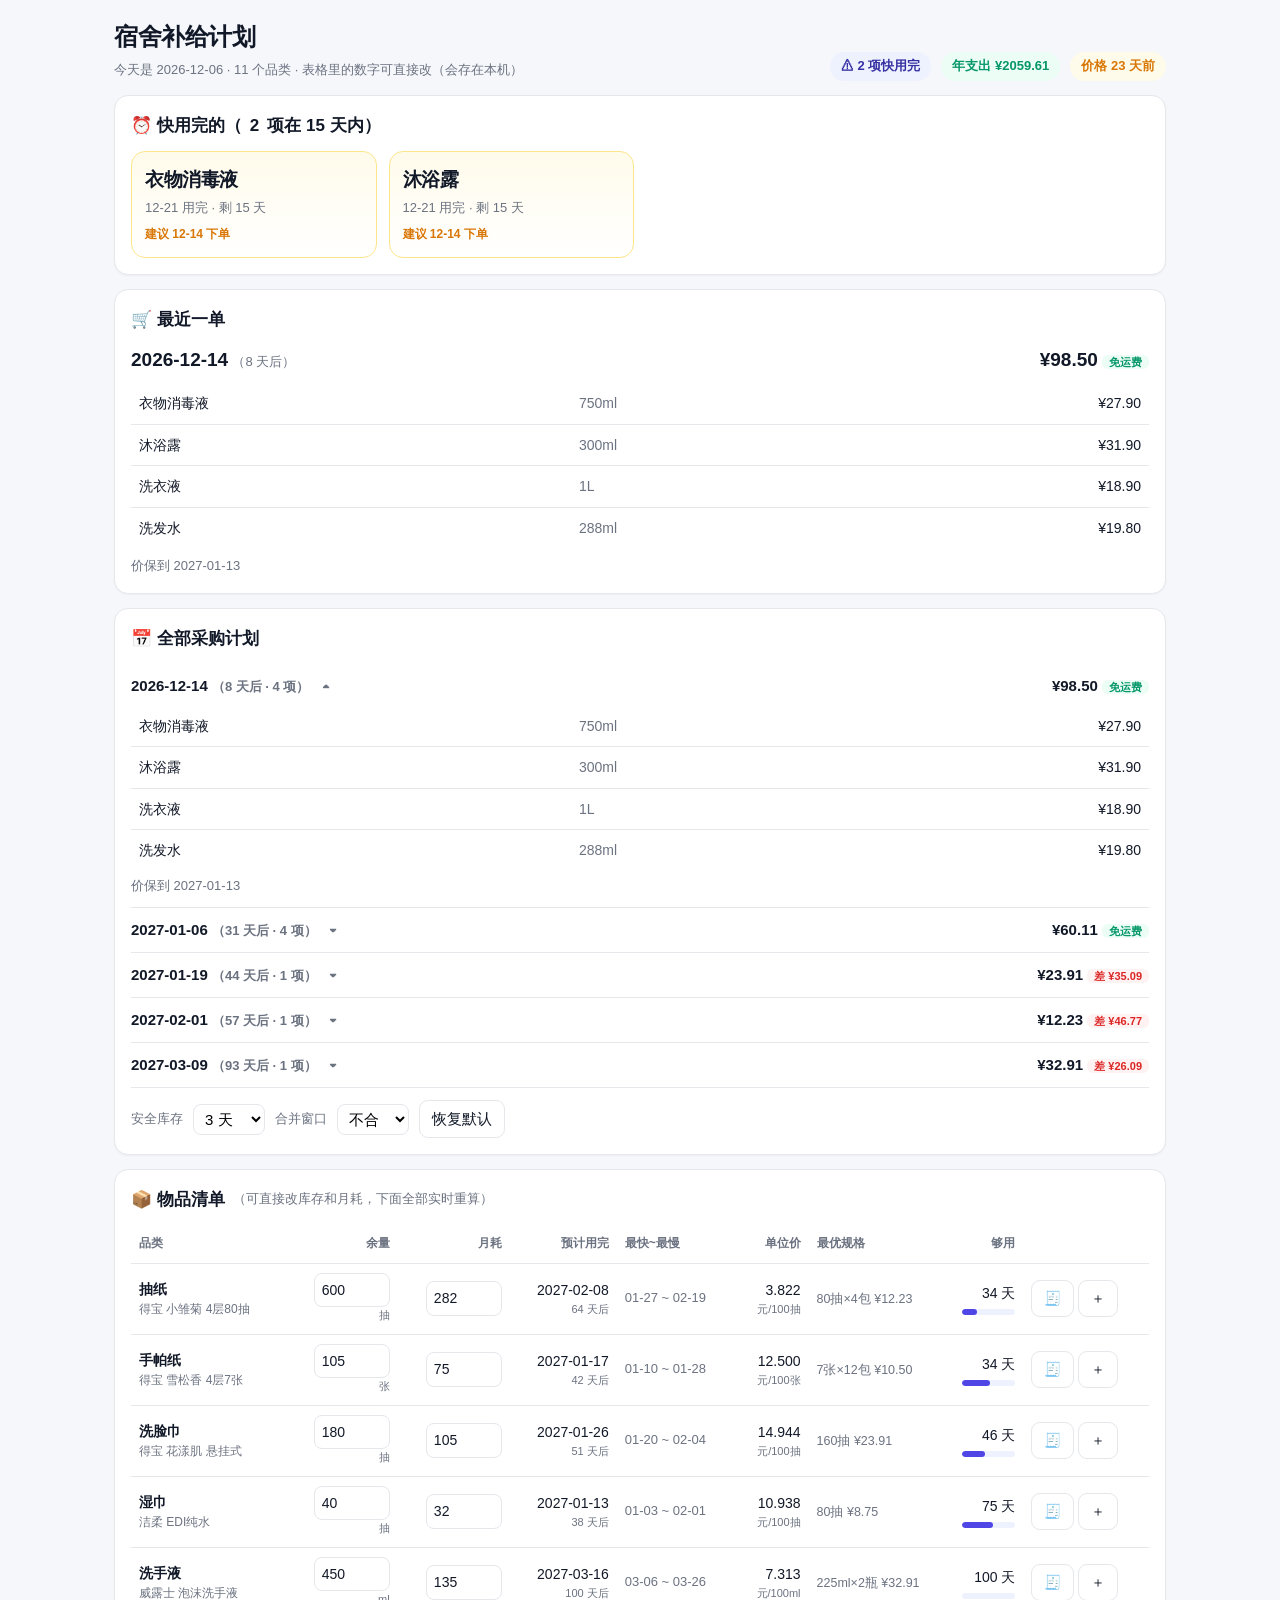
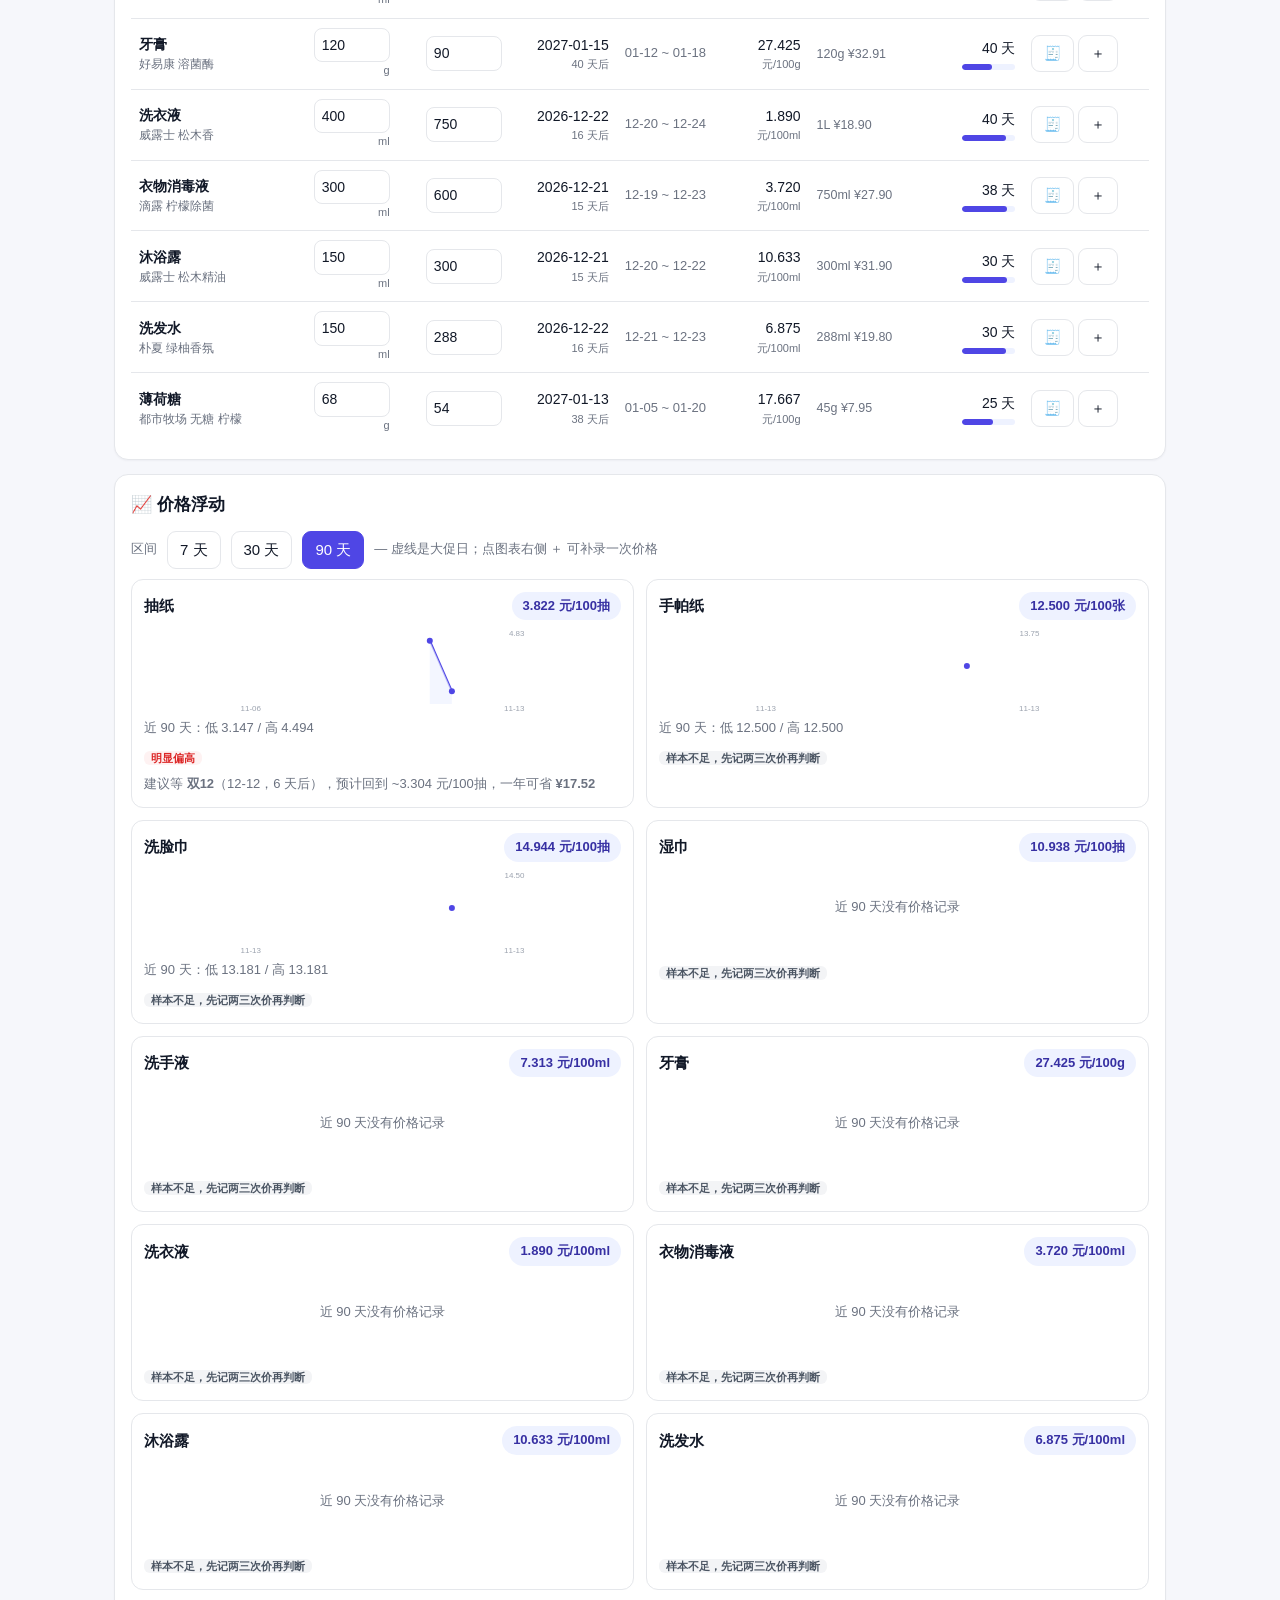
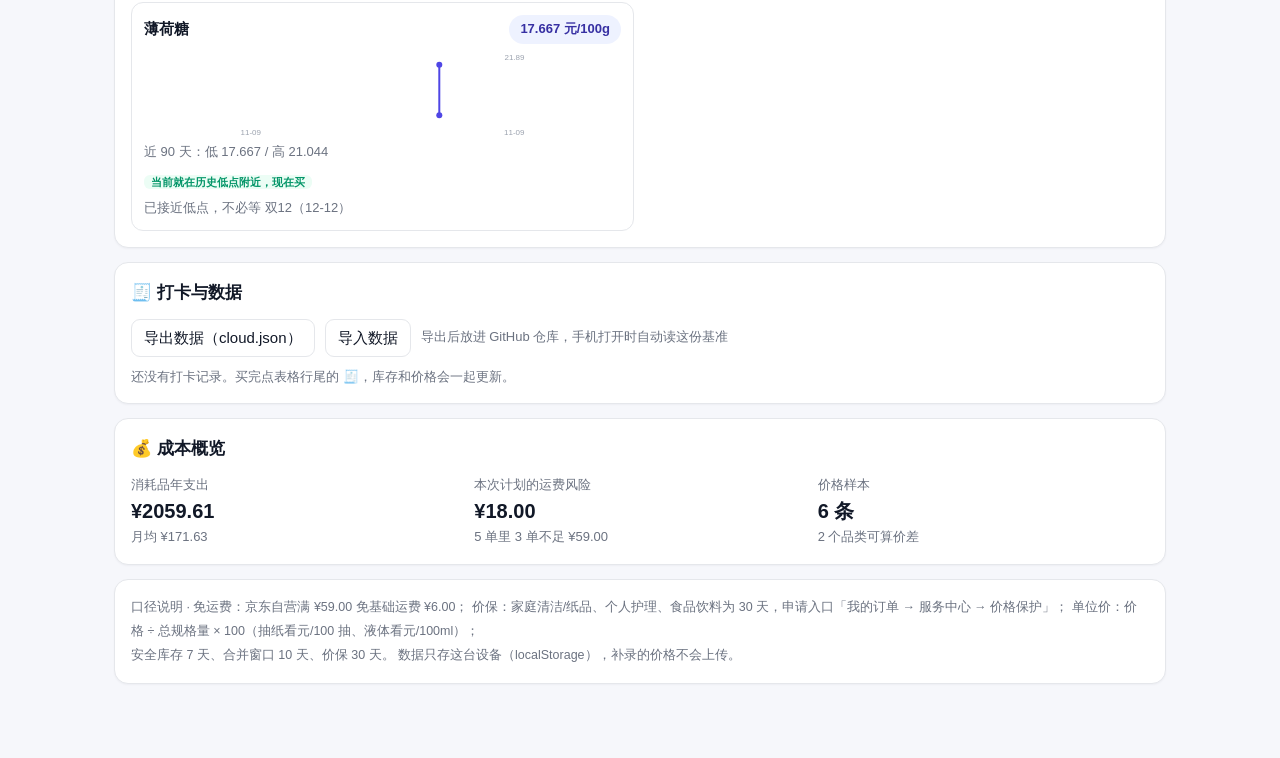
==== index.html @ 463d6998 "feat: 宿舍补给计划网站（预计用完日 + 合并下单 + 价格台账 + 打卡）" ====
<!doctype html>
<html lang="zh-CN">
<head>
<meta charset="utf-8">
<meta name="viewport" content="width=device-width,initial-scale=1">
<title>宿舍补给计划</title>
<style>
:root{
  --c:#4f46e5; --c2:#eef2ff; --ink:#111827; --muted:#6b7280; --line:#e5e7eb;
  --bg:#f6f7fb; --card:#fff; --ok:#059669; --okbg:#ecfdf5;
  --warn:#d97706; --warnbg:#fffbeb; --bad:#dc2626; --badbg:#fef2f2;
  --r:14px;
}
*{box-sizing:border-box}
html{-webkit-text-size-adjust:100%}
body{margin:0;background:var(--bg);color:var(--ink);
  font:15px/1.6 -apple-system,BlinkMacSystemFont,"Segoe UI","PingFang SC","Microsoft YaHei",sans-serif}
.wrap{max-width:1080px;margin:0 auto;padding:18px 14px 60px}
h1{font-size:24px;margin:0 0 4px;letter-spacing:-.02em}
h2{font-size:17px;margin:0 0 12px;display:flex;align-items:center;gap:8px}
.sub{color:var(--muted);font-size:13px}
.card{background:var(--card);border:1px solid var(--line);border-radius:var(--r);
  padding:16px;margin:14px 0;box-shadow:0 1px 2px rgba(16,24,40,.04)}
.row{display:flex;gap:10px;flex-wrap:wrap;align-items:center}
.chip{display:inline-flex;align-items:center;gap:6px;background:var(--c2);color:#3730a3;
  border-radius:999px;padding:4px 11px;font-size:13px;font-weight:600}
.chip.g{background:var(--okbg);color:var(--ok)}
.chip.w{background:var(--warnbg);color:var(--warn)}
.chip.b{background:var(--badbg);color:var(--bad)}
.grid{display:grid;gap:12px}
.g4{grid-template-columns:repeat(4,1fr)}
.g3{grid-template-columns:repeat(3,1fr)}
.g2{grid-template-columns:repeat(2,1fr)}
@media(max-width:760px){.g4{grid-template-columns:repeat(2,1fr)}.g3,.g2{grid-template-columns:1fr}}
.alarm{border:1px solid #fde68a;background:linear-gradient(180deg,#fffbeb,#fff);border-radius:var(--r);padding:13px}
.alarm .d{font-size:19px;font-weight:800;letter-spacing:-.02em}
.alarm .n{font-size:13px;color:var(--muted);margin-top:2px}
.alarm .left{font-size:12px;font-weight:700;color:var(--warn);margin-top:6px}
table{width:100%;border-collapse:collapse;font-size:14px}
th,td{padding:9px 8px;border-bottom:1px solid var(--line);text-align:left;vertical-align:middle}
th{font-size:12px;color:var(--muted);font-weight:600;white-space:nowrap}
tr:last-child td{border-bottom:none}
td.num,th.num{text-align:right;white-space:nowrap}
.scroll{overflow-x:auto;-webkit-overflow-scrolling:touch}
input[type=number]{width:76px;padding:5px 7px;border:1px solid var(--line);border-radius:8px;
  font:inherit;font-size:14px;background:#fff;color:var(--ink)}
input[type=number]:focus{outline:2px solid #c7d2fe;border-color:var(--c)}
select{padding:5px 7px;border:1px solid var(--line);border-radius:8px;font:inherit;background:#fff}
button{font:inherit;border-radius:9px;border:1px solid var(--line);background:#fff;
  color:var(--ink);padding:6px 12px;cursor:pointer}
button.on{background:var(--c);border-color:var(--c);color:#fff}
button.ghost{background:transparent}
.muted{color:var(--muted)}
.mono{font-variant-numeric:tabular-nums}
.tag{font-size:11px;padding:1px 7px;border-radius:6px;background:#f3f4f6;color:#4b5563;font-weight:600}
.tag.ok{background:var(--okbg);color:var(--ok)}
.tag.bad{background:var(--badbg);color:var(--bad)}
.tag.warn{background:var(--warnbg);color:var(--warn)}
svg{display:block;max-width:100%}
.hbar{height:6px;border-radius:999px;background:#eef2ff;overflow:hidden}
.hbar>i{display:block;height:100%;background:var(--c);border-radius:999px}
details summary{cursor:pointer;font-weight:600;list-style:none}
details summary::-webkit-details-marker{display:none}
details summary:after{content:"▾";margin-left:8px;color:var(--muted)}
details[open] summary:after{content:"▴"}
.foot{color:var(--muted);font-size:12.5px;line-height:1.9}
.kv{display:flex;justify-content:space-between;gap:10px;padding:4px 0;font-size:14px}
.kv b{font-variant-numeric:tabular-nums}
.sheet{position:fixed;inset:0;background:rgba(17,24,39,.45);display:flex;align-items:center;
  justify-content:center;padding:16px;z-index:50}
.sheet[hidden]{display:none}
.sheet-box{background:#fff;border-radius:16px;padding:18px;width:100%;max-width:420px;
  box-shadow:0 20px 50px rgba(16,24,40,.25)}
.toast{position:fixed;left:50%;bottom:22px;transform:translateX(-50%);background:#111827;color:#fff;
  padding:9px 16px;border-radius:999px;font-size:13.5px;opacity:0;transition:.25s;
  z-index:60;pointer-events:none;white-space:nowrap}
.toast.on{opacity:1}
.logline{display:flex;justify-content:space-between;gap:8px;padding:6px 0;
  border-bottom:1px dashed var(--line);font-size:13.5px}
.logline:last-child{border-bottom:none}
</style>
</head>
<body>
<div class="wrap">
  <div class="row" style="justify-content:space-between;align-items:flex-end">
    <div>
      <h1>宿舍补给计划</h1>
      <div class="sub" id="sub"></div>
    </div>
    <div class="row" id="head-chips"></div>
  </div>

  <div class="card">
    <h2>⏰ 快用完的（<span id="alert-n">0</span> 项在 15 天内）</h2>
    <div class="grid g4" id="alerts"></div>
    <div class="sub" id="alert-empty" style="display:none">15 天内没有会用完的东西，安心。</div>
  </div>

  <div class="card" id="next-card">
    <h2>🛒 最近一单</h2>
    <div id="next"></div>
  </div>

  <div class="card">
    <h2>📅 全部采购计划</h2>
    <div id="orders"></div>
    <div class="row" style="margin-top:12px">
      <span class="sub">安全库存</span>
      <select id="safety">
        <option value="3">3 天</option><option value="7">7 天</option>
        <option value="14">14 天</option><option value="21">21 天</option>
      </select>
      <span class="sub">合并窗口</span>
      <select id="merge">
        <option value="0">不合</option><option value="5">5 天</option>
        <option value="10">10 天</option><option value="20">20 天</option>
      </select>
      <button class="ghost" id="reset">恢复默认</button>
    </div>
  </div>

  <div class="card">
    <h2>📦 物品清单 <span class="sub" style="font-weight:400">（可直接改库存和月耗，下面全部实时重算）</span></h2>
    <div class="scroll">
      <table id="tbl">
        <thead><tr>
          <th>品类</th><th class="num">余量</th><th class="num">月耗</th>
          <th class="num">预计用完</th><th>最快~最慢</th><th class="num">单位价</th>
          <th>最优规格</th><th class="num">够用</th><th></th>
        </tr></thead>
        <tbody></tbody>
      </table>
    </div>
  </div>

  <div class="card">
    <h2>📈 价格浮动</h2>
    <div class="row" style="margin-bottom:10px">
      <span class="sub">区间</span>
      <button data-r="7">7 天</button>
      <button data-r="30">30 天</button>
      <button data-r="90" class="on">90 天</button>
      <span class="sub">— 虚线是大促日；点图表右侧 ＋ 可补录一次价格</span>
    </div>
    <div class="grid g2" id="charts"></div>
  </div>

  <div class="card">
    <h2>🧾 打卡与数据</h2>
    <div class="row">
      <button id="exp">导出数据（cloud.json）</button>
      <button id="impbtn">导入数据</button>
      <input type="file" id="imp" accept="application/json,.json" hidden>
      <span class="sub">导出后放进 GitHub 仓库，手机打开时自动读这份基准</span>
    </div>
    <div id="loglist" style="margin-top:10px"></div>
  </div>

  <div class="card">
    <h2>💰 成本概览</h2>
    <div class="grid g3" id="cost"></div>
  </div>

  <div class="card foot" id="foot"></div>
</div>

<div class="sheet" id="sheet" hidden>
  <div class="sheet-box">
    <div class="row" style="justify-content:space-between">
      <b id="sh-title">打卡</b>
      <button class="ghost" id="sh-x" style="padding:2px 9px">✕</button>
    </div>
    <div class="sub" id="sh-sub" style="margin-top:4px"></div>
    <div class="row" style="margin-top:12px">
      <label class="sub" style="width:34px">件数</label>
      <input type="number" id="sh-qty" value="1" min="1" step="1" style="width:74px">
      <label class="sub">实付总价</label>
      <input type="number" id="sh-price" step="0.01" min="0" style="width:104px">
    </div>
    <div class="sub" id="sh-calc" style="margin-top:9px"></div>
    <div class="row" style="margin-top:14px">
      <button id="sh-ok" style="background:var(--c);color:#fff;border-color:var(--c)">记录这次购买</button>
      <button class="ghost" id="sh-cancel">取消</button>
    </div>
  </div>
</div>
<div class="toast" id="toast"></div>

<script>
const DATA = {"updated": "2026-11-21", "settings": {"safetyDays": 7, "freeShip": 59, "mergeWindow": 10, "protectDays": 30}, "milestones": [{"name": "双12", "d": "2026-12-12"}, {"name": "年货节", "d": "2027-01-15"}, {"name": "38节", "d": "2027-03-08"}, {"name": "618", "d": "2027-06-18"}, {"name": "双11", "d": "2027-11-11"}], "items": [{"cat": "抽纸", "name": "得宝 小雏菊 4层80抽", "unit": "抽", "stock": 600.0, "rate": 282.0, "rateFast": 343.0, "rateSlow": 240.0, "offers": [{"name": "得宝 小雏菊 4层80抽", "spec": "80抽×4包", "total": 320.0, "unit": "抽", "price": 12.23}, {"name": "得宝 小雏菊 4层80抽", "spec": "80抽×8包", "total": 640.0, "unit": "抽", "price": 26.73}], "hist": [{"d": "2026-11-06", "raw": 14.38, "per100": 4.4938, "total": 320.0}, {"d": "2026-11-13", "raw": 10.07, "per100": 3.1469, "total": 320.0}], "lastLow": 3.1469}, {"cat": "手帕纸", "name": "得宝 雪松香 4层7张", "unit": "张", "stock": 105.0, "rate": 75.0, "rateFast": 90.0, "rateSlow": 60.0, "offers": [{"name": "得宝 雪松香 4层7张", "spec": "7张×12包", "total": 84.0, "unit": "张", "price": 10.5}], "hist": [{"d": "2026-11-13", "raw": 10.5, "per100": 12.5, "total": 84.0}], "lastLow": 12.5}, {"cat": "洗脸巾", "name": "得宝 花漾肌 悬挂式", "unit": "抽", "stock": 180.0, "rate": 105.0, "rateFast": 120.0, "rateSlow": 90.0, "offers": [{"name": "得宝 花漾肌 悬挂式", "spec": "160抽", "total": 160.0, "unit": "抽", "price": 23.91}, {"name": "得宝 花漾肌 乳霜柔巾", "spec": "70抽×1包", "total": 70.0, "unit": "抽", "price": 22.4}], "hist": [{"d": "2026-11-13", "raw": 21.09, "per100": 13.1813, "total": 160.0}], "lastLow": 13.1813}, {"cat": "湿巾", "name": "洁柔 EDI纯水", "unit": "抽", "stock": 40.0, "rate": 32.0, "rateFast": 43.0, "rateSlow": 21.0, "offers": [{"name": "洁柔 EDI纯水", "spec": "80抽", "total": 80.0, "unit": "抽", "price": 8.75}], "hist": [], "lastLow": null}, {"cat": "洗手液", "name": "威露士 泡沫洗手液", "unit": "ml", "stock": 450.0, "rate": 135.0, "rateFast": 150.0, "rateSlow": 123.0, "offers": [{"name": "威露士 泡沫洗手液", "spec": "225ml×2瓶", "total": 450.0, "unit": "ml", "price": 32.91}], "hist": [], "lastLow": null}, {"cat": "牙膏", "name": "好易康 溶菌酶", "unit": "g", "stock": 120.0, "rate": 90.0, "rateFast": 98.0, "rateSlow": 83.0, "offers": [{"name": "好易康 溶菌酶", "spec": "120g", "total": 120.0, "unit": "g", "price": 32.91}], "hist": [], "lastLow": null}, {"cat": "洗衣液", "name": "威露士 松木香", "unit": "ml", "stock": 400.0, "rate": 750.0, "rateFast": 857.0, "rateSlow": 667.0, "offers": [{"name": "威露士 松木香", "spec": "1L", "total": 1000.0, "unit": "ml", "price": 18.9}], "hist": [], "lastLow": null}, {"cat": "衣物消毒液", "name": "滴露 柠檬除菌", "unit": "ml", "stock": 300.0, "rate": 600.0, "rateFast": 667.0, "rateSlow": 545.0, "offers": [{"name": "滴露 柠檬除菌", "spec": "750ml", "total": 750.0, "unit": "ml", "price": 27.9}], "hist": [], "lastLow": null}, {"cat": "沐浴露", "name": "威露士 松木精油", "unit": "ml", "stock": 150.0, "rate": 300.0, "rateFast": 321.0, "rateSlow": 281.0, "offers": [{"name": "威露士 松木精油", "spec": "300ml", "total": 300.0, "unit": "ml", "price": 31.9}], "hist": [], "lastLow": null}, {"cat": "洗发水", "name": "朴夏 绿柚香氛", "unit": "ml", "stock": 150.0, "rate": 288.0, "rateFast": 309.0, "rateSlow": 270.0, "offers": [{"name": "朴夏 绿柚香氛", "spec": "288ml", "total": 288.0, "unit": "ml", "price": 19.8}], "hist": [], "lastLow": null}, {"cat": "薄荷糖", "name": "都市牧场 无糖 柠檬", "unit": "g", "stock": 68.0, "rate": 54.0, "rateFast": 68.0, "rateSlow": 45.0, "offers": [{"name": "都市牧场 无糖 柠檬", "spec": "45g", "total": 45.0, "unit": "g", "price": 7.95}, {"name": "都市牧场 无糖 青橘", "spec": "45g", "total": 45.0, "unit": "g", "price": 9.47}], "hist": [{"d": "2026-11-09", "raw": 9.47, "per100": 21.0444, "total": 45.0}, {"d": "2026-11-09", "raw": 7.95, "per100": 17.6667, "total": 45.0}], "lastLow": 17.6667}]};
const S = DATA.settings;
const LS_KEY = "supply_extra_prices_v1";
const LS_OVR = "supply_overrides_v1";
/* 关键：用「打开页面的当天」算，而不是生成文件的日期 —— 否则过几天看就全是错的 */
const NOW = new Date();
const TODAY = new Date(NOW.getFullYear(), NOW.getMonth(), NOW.getDate());

/* ---------- 日期工具 ---------- */
const iso = d => d.getFullYear() + "-" + String(d.getMonth()+1).padStart(2,"0")
              + "-" + String(d.getDate()).padStart(2,"0");
const parseD = s => new Date(s + "T00:00:00");
const addD = (d,n) => { const x=new Date(d); x.setDate(x.getDate()+n); return x; };
const diffD = (a,b) => Math.round((b-a)/86400000);
const md = s => s.slice(5);
const money = n => "¥" + (Math.round(n*100)/100).toFixed(2);

/* ---------- 额外补录的价格（存本地） ---------- */
let EXTRA = {};
try { EXTRA = JSON.parse(localStorage.getItem(LS_KEY) || "{}"); } catch(e){ EXTRA = {}; }
function saveExtra(){ try{ localStorage.setItem(LS_KEY, JSON.stringify(EXTRA)); }catch(e){} }

/* 库存/月耗的人工调整也存本地，刷新、明天再打开都还在 */
let OVR = {};
try { OVR = JSON.parse(localStorage.getItem(LS_OVR) || "{}"); } catch(e){ OVR = {}; }
function saveOvr(){ try{ localStorage.setItem(LS_OVR, JSON.stringify(OVR)); }catch(e){} }

/* 打卡记录：买了什么、几件、多少钱 */
const LS_LOG = "supply_log_v1";
let LOG = [];
try { LOG = JSON.parse(localStorage.getItem(LS_LOG) || "[]"); } catch(e){ LOG = []; }
function saveLog(){ try{ localStorage.setItem(LS_LOG, JSON.stringify(LOG)); }catch(e){} }
DATA.items.forEach(it => {
  const o = OVR[it.cat];
  if (!o) return;
  if (typeof o.stock === "number") it.stock = o.stock;
  if (typeof o.rate === "number") it.rate = o.rate;
});

/* ---------- 状态 ---------- */
let ST = { safety: S.safetyDays, merge: S.mergeWindow, range: 90 };

/* ---------- 计算 ---------- */
function calcItem(it, safety){
  const perDay = it.rate / 30;
  const pFast = it.rateFast / 30, pSlow = it.rateSlow / 30;
  const dLeft = perDay > 0 ? it.stock / perDay : 1e9;
  const dEarly = pFast > 0 ? it.stock / pFast : 1e9;
  const dLate = pSlow > 0 ? it.stock / pSlow : 1e9;
  const best = it.offers[0] || null;
  const per100 = best ? best.price / best.total * 100 : null;
  const cover = best && perDay > 0 ? best.total / perDay : 1e9;
  const restockIn = dLeft - safety;
  return Object.assign({}, it, {
    dLeft, dEarly, dLate, best, per100, cover,
    runout: addD(TODAY, Math.round(Math.min(dLeft, 9999))),
    early: addD(TODAY, Math.round(Math.min(dEarly, 9999))),
    late: addD(TODAY, Math.round(Math.min(dLate, 9999))),
    restock: addD(TODAY, Math.max(0, Math.round(restockIn))),
    urgent: restockIn <= 0,
  });
}

function groupOrders(items){
  const list = items.filter(i => i.best).slice()
      .sort((a,b) => a.restock - b.restock);
  const orders = [];
  for (const it of list){
    let hit = null;
    for (const o of orders){
      if (Math.abs(diffD(o.date, it.restock)) <= ST.merge){ hit = o; break; }
    }
    if (hit){ hit.items.push(it); if (it.restock < hit.date) hit.date = it.restock; }
    else orders.push({ date: it.restock, items: [it] });
  }
  orders.sort((a,b) => a.date - b.date);
  for (const o of orders){
    o.total = o.items.reduce((s,i) => s + i.best.price, 0);
    o.protectUntil = addD(o.date, S.protectDays);
    o.ms = DATA.milestones.find(m => parseD(m.d) > o.date && parseD(m.d) <= o.protectUntil) || null;
  }
  return orders;
}

function mergeHint(orders, idx){
  const o = orders[idx], need = S.freeShip - o.total;
  if (need <= 0) return null;
  for (let j = idx-1; j >= 0; j--){
    const span = diffD(orders[j].date, o.date), merged = o.total + orders[j].total;
    if (span <= 60 && merged >= S.freeShip)
      return {type:"back", target:orders[j], span, merged};
  }
  if (idx + 1 < orders.length){
    const n = orders[idx+1], span = diffD(o.date, n.date), merged = o.total + n.total;
    if (span <= 60 && merged >= S.freeShip)
      return {type:"fwd", target:n, span, merged};
  }
  let best = null;
  for (let j = idx+1; j < orders.length; j++)
    for (const it of orders[j].items){
      const p = it.best.price;
      if (p >= need && (!best || p-need < best.over))
        best = {type:"item", it, date:orders[j].date, over:p-need};
    }
  return best;
}

/* ---------- 渲染 ---------- */
function h(html){ return html; }
function esc(s){ return String(s).replace(/[&<>"]/g, c => ({"&":"&amp;","<":"&lt;",">":"&gt;",'"':"&quot;"}[c])); }

function render(){
  const items = DATA.items.map(it => calcItem(it, ST.safety));
  const orders = groupOrders(items);
  const soon = items.filter(i => i.dLeft <= 15).sort((a,b) => a.dLeft - b.dLeft);

  /* 头部 */
  const monthly = items.reduce((s,i) => s + (i.best ? i.best.price / (i.cover/30) : 0), 0);
  let lastPriceT = 0;
  DATA.items.forEach(i => i.hist.forEach(x => {
    const t = parseD(x.d).getTime(); if (t > lastPriceT) lastPriceT = t; }));
  const staleDays = lastPriceT ? diffD(new Date(lastPriceT), TODAY) : null;
  document.getElementById("sub").textContent =
    "今天是 " + iso(TODAY) + " · " + items.length + " 个品类 · 表格里的数字可直接改（会存在本机）";
  document.getElementById("head-chips").innerHTML =
    '<span class="chip">' + (soon.length ? "⚠ " + soon.length + " 项快用完" : "✓ 暂无紧急") + '</span>' +
    '<span class="chip g">年支出 ' + money(monthly*12) + '</span>' +
    '<span class="chip ' + (staleDays!=null && staleDays>14 ? "w" : "") + '">' +
      (staleDays==null ? "无价格记录" : "价格 " + staleDays + " 天前") + '</span>';

  /* 提醒卡 */
  document.getElementById("alert-n").textContent = soon.length;
  document.getElementById("alert-empty").style.display = soon.length ? "none" : "block";
  document.getElementById("alerts").innerHTML = soon.map(i => `
    <div class="alarm">
      <div class="d">${esc(i.cat)}</div>
      <div class="n">${esc(i.runout.toISOString().slice(5,10))} 用完 · 剩 ${Math.max(0,Math.round(i.dLeft))} 天</div>
      <div class="left">建议 ${esc(i.restock.toISOString().slice(5,10))} 下单</div>
    </div>`).join("");

  /* 最近一单 */
  const nx = orders[0];
  document.getElementById("next").innerHTML = nx ? (() => {
    const free = nx.total >= S.freeShip;
    const rows = nx.items.map(i => `<tr><td>${esc(i.cat)}</td>
        <td class="muted">${esc(i.best.spec)}</td>
        <td class="num">${money(i.best.price)}</td></tr>`).join("");
    const hint = free ? null : mergeHint(orders, 0);
    let hintHtml = "";
    if (hint){
      if (hint.type === "back")
        hintHtml = `把这一单提前 ${hint.span} 天并到 ${iso(hint.target.date)} → 合计 ${money(hint.merged)}，免运费`;
      else if (hint.type === "fwd")
        hintHtml = `把 ${iso(hint.target.date)} 那单提前过来 → 合计 ${money(hint.merged)}，两单都免运费`;
      else
        hintHtml = `把「${esc(hint.it.cat)}」(${money(hint.it.best.price)}) 提前 → 合计 ${money(nx.total+hint.it.best.price)}，免运费`;
    }
    return `
      <div class="row" style="justify-content:space-between">
        <div><b style="font-size:19px">${iso(nx.date)}</b>
          <span class="sub">（${diffD(TODAY, nx.date)} 天后）</span></div>
        <div><b style="font-size:19px">${money(nx.total)}</b>
          <span class="tag ${free?"ok":"bad"}">${free?"免运费":"差 "+money(S.freeShip-nx.total)}</span></div>
      </div>
      <table style="margin-top:8px"><tbody>${rows}</tbody></table>
      <div class="sub" style="margin-top:8px">价保到 ${iso(nx.protectUntil)}${nx.ms?` · <b>覆盖 ${nx.ms.name}</b>（${md(nx.ms.d)}），当天降价可退差`:""}</div>
      ${hintHtml?`<div class="tag warn" style="margin-top:8px;display:inline-block">凑单：${hintHtml}</div>`:""}`;
  })() : '<div class="sub">暂时不需要买。</div>';

  /* 全部计划 */
  document.getElementById("orders").innerHTML = orders.map((o,idx) => {
    const free = o.total >= S.freeShip;
    const rows = o.items.map(i => `<tr><td>${esc(i.cat)}</td>
        <td class="muted">${esc(i.best.spec)}</td><td class="num">${money(i.best.price)}</td></tr>`).join("");
    const hint = free ? null : mergeHint(orders, idx);
    let hintHtml = "";
    if (hint){
      if (hint.type === "back") hintHtml = `凑单：提前 ${hint.span} 天并到 ${iso(hint.target.date)} → ${money(hint.merged)}，免运费`;
      else if (hint.type === "fwd") hintHtml = `凑单：把 ${iso(hint.target.date)} 那单提前过来 → ${money(hint.merged)}`;
      else hintHtml = `凑单：把「${esc(hint.it.cat)}」提前 → ${money(o.total+hint.it.best.price)}，免运费`;
    }
    return `<details ${idx===0?"open":""} style="border-bottom:1px solid var(--line);padding:10px 0">
      <summary>
        <span style="font-weight:700">${iso(o.date)}</span>
        <span class="sub">（${diffD(TODAY,o.date)} 天后 · ${o.items.length} 项）</span>
        <span style="float:right;font-variant-numeric:tabular-nums">
          <b>${money(o.total)}</b>
          <span class="tag ${free?"ok":"bad"}">${free?"免运费":"差 "+money(S.freeShip-o.total)}</span>
        </span>
      </summary>
      <table style="margin-top:8px"><tbody>${rows}</tbody></table>
      <div class="sub" style="margin-top:6px">价保到 ${iso(o.protectUntil)}${o.ms?` · <b>覆盖 ${o.ms.name}</b>（${md(o.ms.d)}）`:""}</div>
      ${hintHtml?`<div class="tag warn" style="margin-top:6px;display:inline-block">${hintHtml}</div>`:""}
    </details>`;
  }).join("") || '<div class="sub">暂无计划</div>';

  /* 物品清单 */
  const tb = document.querySelector("#tbl tbody");
  tb.innerHTML = items.map((i, k) => {
    const pct = Math.min(100, Math.max(0, 100 - i.dLeft/90*100));
    return `<tr data-k="${k}">
      <td><b>${esc(i.cat)}</b><div class="sub" style="font-size:12px">${esc(i.name)}</div></td>
      <td class="num"><input type="number" step="1" min="0" value="${Math.round(i.stock)}" data-f="stock">
        <div class="sub" style="font-size:11px">${esc(i.unit)}</div></td>
      <td class="num"><input type="number" step="1" min="0" value="${Math.round(i.rate)}" data-f="rate"></td>
      <td class="num">${iso(i.runout)}<div class="sub" style="font-size:11px">${Math.max(0,Math.round(i.dLeft))} 天后</div></td>
      <td class="sub" style="white-space:nowrap">${md(iso(i.early))} ~ ${md(iso(i.late))}</td>
      <td class="num">${i.per100!=null?i.per100.toFixed(3):"—"}<div class="sub" style="font-size:11px">元/100${esc(i.unit)}</div></td>
      <td class="sub" style="font-size:12.5px">${i.best?esc(i.best.spec)+" "+money(i.best.price):"—"}</td>
      <td class="num">${i.cover<9999?Math.round(i.cover)+" 天":"—"}
        <div class="hbar" style="margin-top:4px"><i style="width:${pct}%"></i></div></td>
      <td style="white-space:nowrap">
        <button class="ghost" data-checkin="${esc(i.cat)}" title="打卡：买了就点这个">🧾</button>
        <button class="ghost" data-add="${esc(i.cat)}" title="只记价格，不买">＋</button>
      </td>
    </tr>`;
  }).join("");

  /* 图表 */
  document.getElementById("charts").innerHTML =
    items.map(i => chartCard(i)).join("");

  /* 成本 */
  const consumables = items.reduce((s,i) => s + (i.best ? i.best.price / (i.cover/30) : 0), 0);
  const shipRisk = orders.filter(o => o.total < S.freeShip).length * 6;
  document.getElementById("cost").innerHTML = `
    <div><div class="sub">消耗品年支出</div><div style="font-size:20px;font-weight:700">${money(consumables*12)}</div>
      <div class="sub">月均 ${money(consumables)}</div></div>
    <div><div class="sub">本次计划的运费风险</div><div style="font-size:20px;font-weight:700">${money(shipRisk)}</div>
      <div class="sub">${orders.length} 单里 ${orders.filter(o=>o.total<S.freeShip).length} 单不足 ${money(S.freeShip)}</div></div>
    <div><div class="sub">价格样本</div><div style="font-size:20px;font-weight:700">${items.reduce((s,i)=>s+i.hist.length,0)} 条</div>
      <div class="sub">${items.filter(i=>i.hist.length>=2).length} 个品类可算价差</div></div>`;

  renderLog();

  document.getElementById("foot").innerHTML = `
    口径说明 · 免运费：京东自营满 ${money(S.freeShip)} 免基础运费 ${money(6)}；
    价保：家庭清洁/纸品、个人护理、食品饮料为 ${S.protectDays} 天，申请入口「我的订单 → 服务中心 → 价格保护」；
    单位价：价格 ÷ 总规格量 × 100（抽纸看元/100 抽、液体看元/100ml）；<br>
    安全库存 ${ST.safety} 天、合并窗口 ${ST.merge} 天、价保 ${S.protectDays} 天。
    数据只存这台设备（localStorage），补录的价格不会上传。`;
}

/* ---------- 图表 ---------- */
function priceSeries(it){
  const extra = (EXTRA[it.cat] || []);
  const h2 = it.hist.concat(extra).sort((a,b)=> a.d.localeCompare(b.d));
  return h2;
}

function chartCard(it){
  const best = it.best;
  const per100Now = best ? best.price/best.total*100 : null;
  const ser = priceSeries(it);
  const low = ser.length ? Math.min(...ser.map(x=>x.per100)) : null;
  const high = ser.length ? Math.max(...ser.map(x=>x.per100)) : null;
  const svg = sparkline(ser, it.cat);

  let verdict = "样本不足，先记两三次价再判断", cls = "";
  let forecast = "";
  if (ser.length >= 2 && per100Now != null && low != null){
    const gap = (per100Now - low) / (high || 1) * 100;
    if (gap < 3){ verdict = "当前就在历史低点附近，现在买"; cls = "ok"; }
    else if (gap < 12){ verdict = "中等位，不急"; cls = "warn"; }
    else { verdict = "明显偏高"; cls = "bad"; }
    const nm = DATA.milestones.find(m => parseD(m.d) > TODAY);
    if (nm && per100Now > low * 1.05){
      const target = low * 1.05;
      const saveYear = (per100Now - target) / 100 * it.rate * 12;
      forecast = "建议等 <b>" + nm.name + "</b>（" + md(nm.d) + "，" +
        diffD(TODAY, parseD(nm.d)) + " 天后），预计回到 ~" + target.toFixed(3) +
        " 元/100" + esc(it.unit) + "，一年可省 <b>" + money(saveYear) + "</b>";
      if (!cls) cls = "warn";
    } else if (nm){
      forecast = "已接近低点，不必等 " + nm.name + "（" + md(nm.d) + "）";
    }
  }

  return `<div style="border:1px solid var(--line);border-radius:12px;padding:12px">
    <div class="row" style="justify-content:space-between">
      <b>${esc(it.cat)}</b>
      <span class="chip">${per100Now!=null?per100Now.toFixed(3):"—"} 元/100${esc(it.unit)}</span>
    </div>
    ${svg}
    <div class="sub" style="margin-top:6px">
      ${low!=null?`近 ${ST.range} 天：低 ${low.toFixed(3)} / 高 ${high.toFixed(3)}`:""}
    </div>
    <div style="margin-top:6px"><span class="tag ${cls}">${verdict}</span></div>
    ${forecast?`<div class="sub" style="margin-top:5px">${forecast}</div>`:""}
  </div>`;
}

function sparkline(ser, cat){
  const W = 300, H = 92, P = 8;
  const from = addD(TODAY, -ST.range);
  const pts = ser.filter(x => parseD(x.d) >= from);
  const msIn = DATA.milestones.filter(m => parseD(m.d) >= from && parseD(m.d) <= TODAY);
  if (!pts.length){
    return `<div class="sub" style="height:${H}px;display:flex;align-items:center;justify-content:center">
      近 ${ST.range} 天没有价格记录</div>`;
  }
  const xs = pts.map(p => parseD(p.d).getTime());
  const ys = pts.map(p => p.per100);
  const x0 = Math.min(...xs, from.getTime()), x1 = Math.max(...xs, TODAY.getTime());
  const ymin = Math.min(...ys), ymax = Math.max(...ys);
  const pad = (ymax - ymin) * 0.25 || Math.max(0.1, ymax * 0.1);
  const ly = ymin - pad, hy = ymax + pad;
  const X = t => P + (t - x0) / Math.max(1, x1 - x0) * (W - 2*P);
  const Y = v => H - P - (v - ly) / Math.max(1e-9, hy - ly) * (H - 2*P);
  let g = "";
  // 大促虚线
  for (const m of msIn){
    const mx = X(parseD(m.d).getTime());
    g += `<line x1="${mx}" y1="${P}" x2="${mx}" y2="${H-P}" stroke="#c7d2fe" stroke-width="1" stroke-dasharray="3 3"/>
          <text x="${mx}" y="${P+8}" font-size="8" fill="#6366f1" text-anchor="middle">${m.name}</text>`;
  }
  if (pts.length > 1){
    const d = pts.map((p,i) => (i?"L":"M") + X(parseD(p.d).getTime()).toFixed(1) + " " + Y(p.per100).toFixed(1)).join(" ");
    g += `<path d="${d}" fill="none" stroke="#4f46e5" stroke-width="2" stroke-linejoin="round"/>`;
    g += `<path d="${d} L${X(parseD(pts[pts.length-1].d).getTime()).toFixed(1)} ${H-P} L${X(parseD(pts[0].d).getTime()).toFixed(1)} ${H-P} Z"
           fill="#eef2ff" opacity=".7"/>`;
  }
  for (const p of pts){
    g += `<circle cx="${X(parseD(p.d).getTime()).toFixed(1)}" cy="${Y(p.per100).toFixed(1)}" r="3" fill="#4f46e5"/>`;
  }
  const first = pts[0].d.slice(5), last = pts[pts.length-1].d.slice(5);
  g += `<text x="${P}" y="${H-1}" font-size="8" fill="#9ca3af">${first}</text>`;
  g += `<text x="${W-P}" y="${H-1}" font-size="8" fill="#9ca3af" text-anchor="end">${last}</text>`;
  g += `<text x="${W-P}" y="${P+8}" font-size="8" fill="#9ca3af" text-anchor="end">${hy.toFixed(2)}</text>`;
  return `<svg viewBox="0 0 ${W} ${H}" width="100%" height="${H}">${g}</svg>`;
}

/* ---------- 交互 ---------- */
document.addEventListener("change", e => {
  const t = e.target;
  if (t.id === "imp" && t.files && t.files[0]){ importJSON(t.files[0]); t.value = ""; return; }
  if (t.dataset && t.dataset.f){
    const tr = t.closest("tr"), k = +tr.dataset.k;
    const v = parseFloat(t.value);
    if (!isNaN(v) && v >= 0){
      const f = t.dataset.f === "stock" ? "stock" : "rate";
      const cat = DATA.items[k].cat;
      DATA.items[k][f] = v;
      OVR[cat] = OVR[cat] || {};
      OVR[cat][f] = v;
      saveOvr();
    }
    render();
  }
  if (t.id === "safety"){ ST.safety = +t.value; render(); }
  if (t.id === "merge"){ ST.merge = +t.value; render(); }
});

document.addEventListener("click", e => {
  const t = e.target.closest("button");
  if (!t) return;
  if (t.dataset.r){ ST.range = +t.dataset.r; render(); return; }
  if (t.dataset.checkin){ openCheckin(t.dataset.checkin); return; }
  if (t.id === "exp"){ exportJSON(); return; }
  if (t.id === "impbtn"){ document.getElementById("imp").click(); return; }
  if (t.id === "sh-ok"){ submitCheckin(); return; }
  if (t.id === "sh-cancel" || t.id === "sh-x"){ closeCheckin(); return; }
  if (t.id === "reset"){ ST.safety = S.safetyDays; ST.merge = S.mergeWindow;
    document.getElementById("safety").value = ST.safety;
    document.getElementById("merge").value = ST.merge; render(); return; }
  if (t.dataset.add){
    const cat = t.dataset.add;
    const it = DATA.items.find(x => x.cat === cat);
    const best = it && it.offers[0];
    const q = "补录一次价格 —— " + cat + (best ? "（" + best.spec + "）" : "") + "\n请输入这件商品的实付总价（元）：";
    const v = window.prompt(q, best ? String(best.price) : "");
    if (v == null) return;
    const price = parseFloat(v);
    if (!price || price <= 0 || !best) return;
    EXTRA[cat] = EXTRA[cat] || [];
    EXTRA[cat].push({ d: iso(TODAY), raw: price, total: best.total,
                      per100: +(price / best.total * 100).toFixed(4) });
    saveExtra(); render(); return;
  }
});

/* ---------- 打卡 / 数据 ---------- */
let SH = { cat: null };

function toast(msg){
  const t = document.getElementById("toast");
  if (!t) return;
  t.textContent = msg; t.classList.add("on");
  setTimeout(() => t.classList.remove("on"), 1800);
}

function openCheckin(cat){
  const it = DATA.items.find(x => x.cat === cat);
  if (!it || !it.offers.length) return;
  const best = it.offers[0];
  SH.cat = cat;
  document.getElementById("sh-title").textContent = "打卡 · " + cat;
  document.getElementById("sh-sub").textContent =
    best.spec + " · 当前单价 " + money(best.price) +
    " · 库存 " + Math.round(it.stock) + " " + it.unit;
  document.getElementById("sh-qty").value = 1;
  document.getElementById("sh-price").value = best.price.toFixed(2);
  previewCheckin();
  document.getElementById("sheet").hidden = false;
}

function closeCheckin(){
  document.getElementById("sheet").hidden = true;
  SH.cat = null;
}

function previewCheckin(){
  const it = DATA.items.find(x => x.cat === SH.cat);
  if (!it || !it.offers.length) return;
  const best = it.offers[0];
  const qty = Math.max(1, Math.round(parseFloat(document.getElementById("sh-qty").value) || 1));
  const price = parseFloat(document.getElementById("sh-price").value) || 0;
  const addQty = qty * best.total;
  const base = best.price / best.total * 100;
  const per100 = price > 0 ? price / addQty * 100 : null;
  let note = "填个实付总价才能算单位价";
  if (per100 != null){
    note = "单位价 <b>" + per100.toFixed(3) + " 元/100" + it.unit + "</b>" +
      (per100 < base - 0.001 ? "（比当前便宜 " + ((1 - per100 / base) * 100).toFixed(0) + "%）"
                             : (per100 > base + 0.001 ? "（比当前贵）" : "（与当前持平）"));
  }
  document.getElementById("sh-calc").innerHTML =
    "库存 " + Math.round(it.stock) + " → <b>" + Math.round(it.stock + addQty) + " " + it.unit +
    "</b>（+" + addQty + "）<br>" + note;
}

function submitCheckin(){
  const it = DATA.items.find(x => x.cat === SH.cat);
  if (!it || !it.offers.length) return closeCheckin();
  const best = it.offers[0];
  const qty = Math.max(1, Math.round(parseFloat(document.getElementById("sh-qty").value) || 1));
  const price = parseFloat(document.getElementById("sh-price").value);
  if (!price || price <= 0){ toast("请填实付总价"); return; }

  const addQty = qty * best.total;
  it.stock = Math.round((it.stock + addQty) * 100) / 100;
  OVR[it.cat] = OVR[it.cat] || {};
  OVR[it.cat].stock = it.stock;
  saveOvr();

  const per100 = +(price / addQty * 100).toFixed(4);
  LOG.unshift({ d: iso(TODAY), cat: it.cat, unit: it.unit, qty: qty,
                price: price, total: best.total, spec: best.spec, per100: per100 });
  LOG = LOG.slice(0, 200);
  saveLog();

  EXTRA[it.cat] = EXTRA[it.cat] || [];
  EXTRA[it.cat].push({ d: iso(TODAY), raw: price, total: best.total, per100: per100 });
  saveExtra();

  closeCheckin();
  render();
  toast("已记录：" + it.cat + " +" + addQty + it.unit);
}

function renderLog(){
  const el = document.getElementById("loglist");
  if (!el) return;
  if (!LOG.length){
    el.innerHTML = '<div class="sub">还没有打卡记录。买完点表格行尾的 🧾，库存和价格会一起更新。</div>';
    return;
  }
  el.innerHTML = '<div class="sub" style="margin-bottom:4px">最近打卡（共 ' + LOG.length + ' 条）</div>' +
    LOG.slice(0, 5).map(r =>
      '<div class="logline"><span>' + esc(r.d) + ' · ' + esc(r.cat) + ' ×' + r.qty + '</span>' +
      '<span>' + money(r.price) + ' <span class="sub">(' + Number(r.per100).toFixed(3) +
      ' 元/100' + esc(r.unit || "") + ')</span></span></div>').join("");
}

function exportJSON(){
  const payload = { version: 1, exportedAt: iso(TODAY), dataDate: DATA.updated,
                    overrides: OVR, extra: EXTRA, log: LOG };
  const blob = new Blob([JSON.stringify(payload, null, 2)], { type: "application/json" });
  const a = document.createElement("a");
  a.href = URL.createObjectURL(blob);
  a.download = "cloud.json";
  document.body.appendChild(a);
  a.click();
  a.remove();
  toast("已导出 cloud.json");
}

function applyOverrides(){
  DATA.items.forEach(it => {
    const o = OVR[it.cat];
    if (!o) return;
    if (typeof o.stock === "number") it.stock = o.stock;
    if (typeof o.rate === "number") it.rate = o.rate;
  });
}

function mergePayload(p){
  if (p.overrides) for (const k in p.overrides){
    OVR[k] = OVR[k] || {};
    for (const f in p.overrides[k]) if (typeof p.overrides[k][f] === "number") OVR[k][f] = p.overrides[k][f];
  }
  if (p.extra) for (const k in p.extra){
    EXTRA[k] = EXTRA[k] || [];
    for (const r of p.extra[k])
      if (!EXTRA[k].some(x => x.d === r.d && Math.abs(x.raw - r.raw) < 1e-9)) EXTRA[k].push(r);
  }
  if (Array.isArray(p.log)) for (const r of p.log)
    if (!LOG.some(x => x.d === r.d && x.cat === r.cat && Math.abs(x.price - r.price) < 1e-9)) LOG.push(r);
  LOG.sort((a, b) => String(b.d).localeCompare(String(a.d)));
  saveOvr(); saveExtra(); saveLog(); applyOverrides();
}

function importJSON(file){
  const rd = new FileReader();
  rd.onload = () => {
    try {
      mergePayload(JSON.parse(String(rd.result)));
      closeCheckin();
      render();
      toast("导入成功");
    } catch (e) { toast("文件解析失败：" + e.message); }
  };
  rd.readAsText(file, "utf-8");
}

/* 打开时读同目录的 cloud.json 作为基准；file:// 下会静默失败，不影响本地使用 */
function loadCloud(){
  try {
    fetch("cloud.json", { cache: "no-store" })
      .then(r => r.ok ? r.json() : null)
      .then(d => {
        if (!d) return;
        const empty = !d.overrides || !Object.keys(d.overrides).length;
        const noLog = !d.log || !d.log.length;
        const noExtra = !d.extra || !Object.keys(d.extra).length;
        if (empty && noLog && noExtra) return;
        if (!Object.keys(OVR).length && !LOG.length){
          mergePayload(d);
          render();
          toast("已载入云端基准");
        }
      })
      .catch(() => {});
  } catch (e) {}
}

document.addEventListener("input", e => {
  const id = e.target && e.target.id;
  if (id === "sh-qty" || id === "sh-price") previewCheckin();
});

/* 区间按钮高亮 */
const _render = render;
render = function(){
  _render();
  document.querySelectorAll("button[data-r]").forEach(b =>
    b.classList.toggle("on", +b.dataset.r === ST.range));
};
render();
loadCloud();
</script>
</body>
</html>
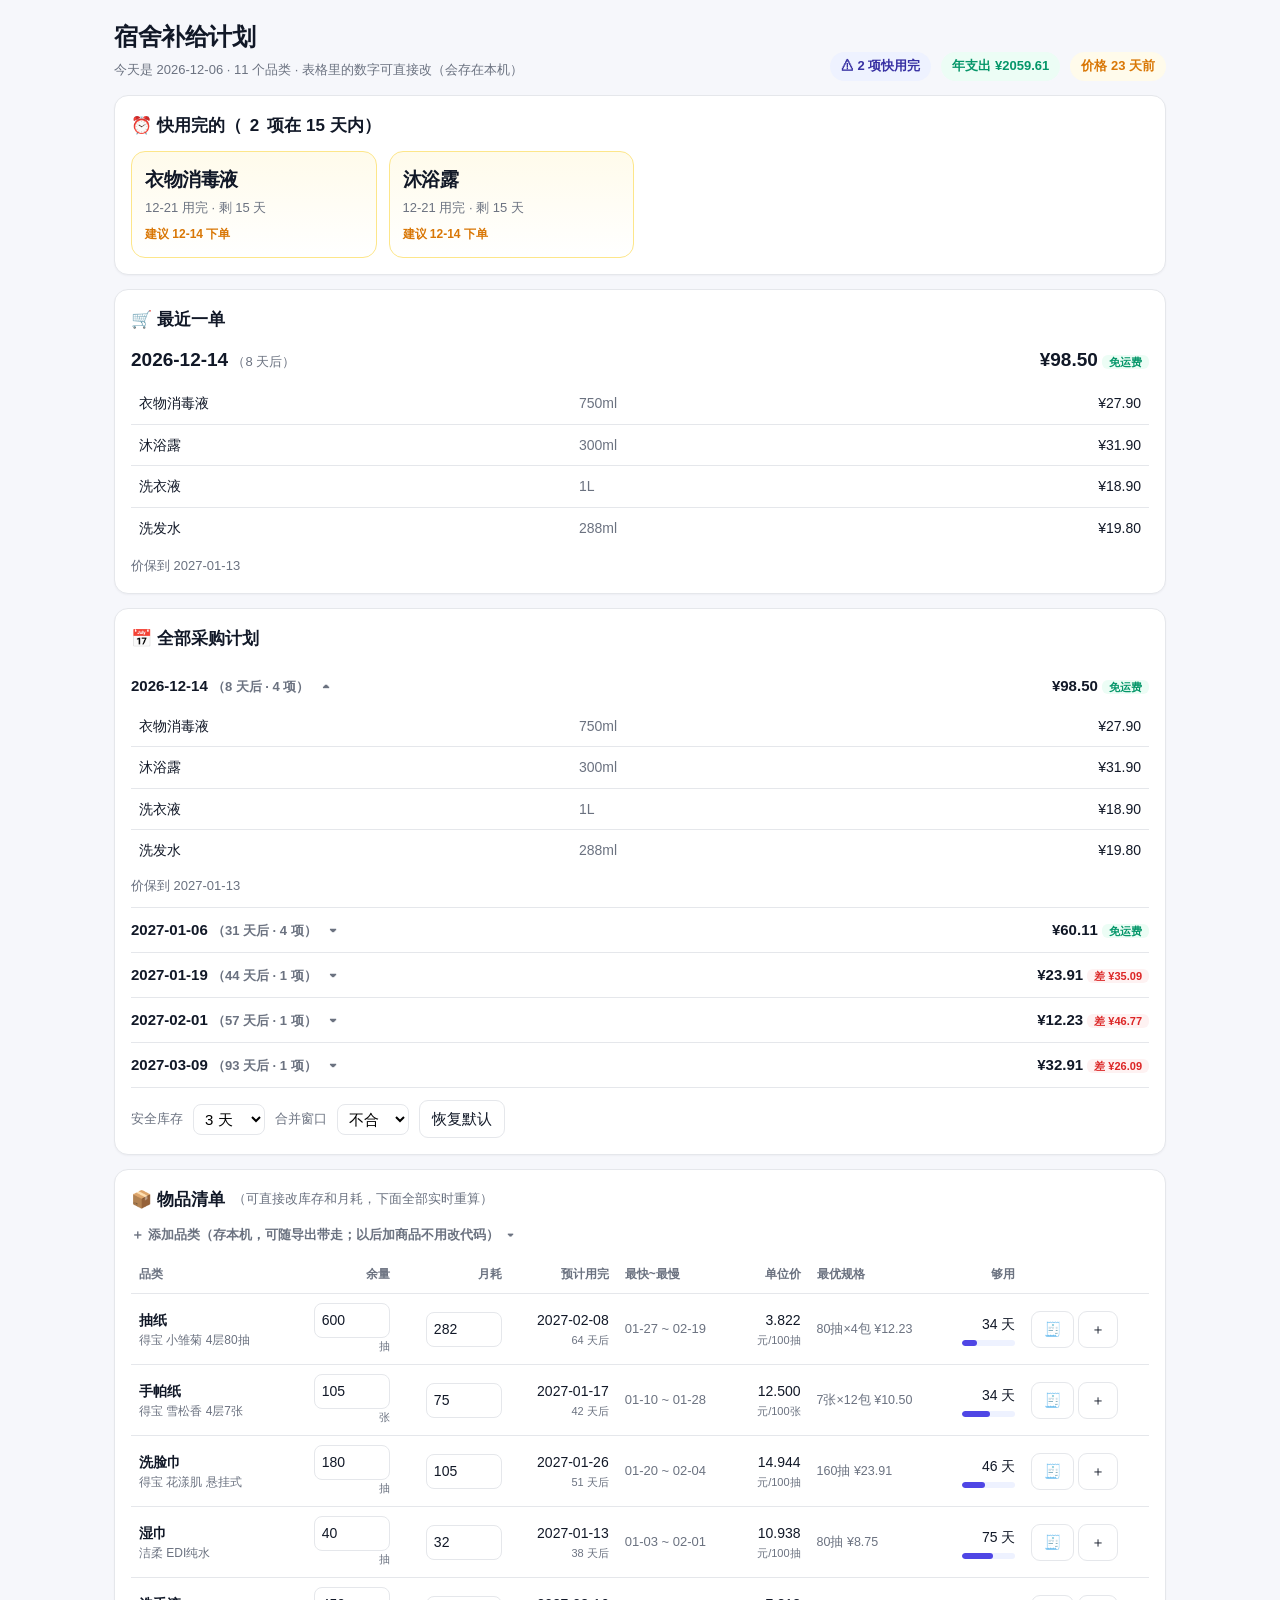
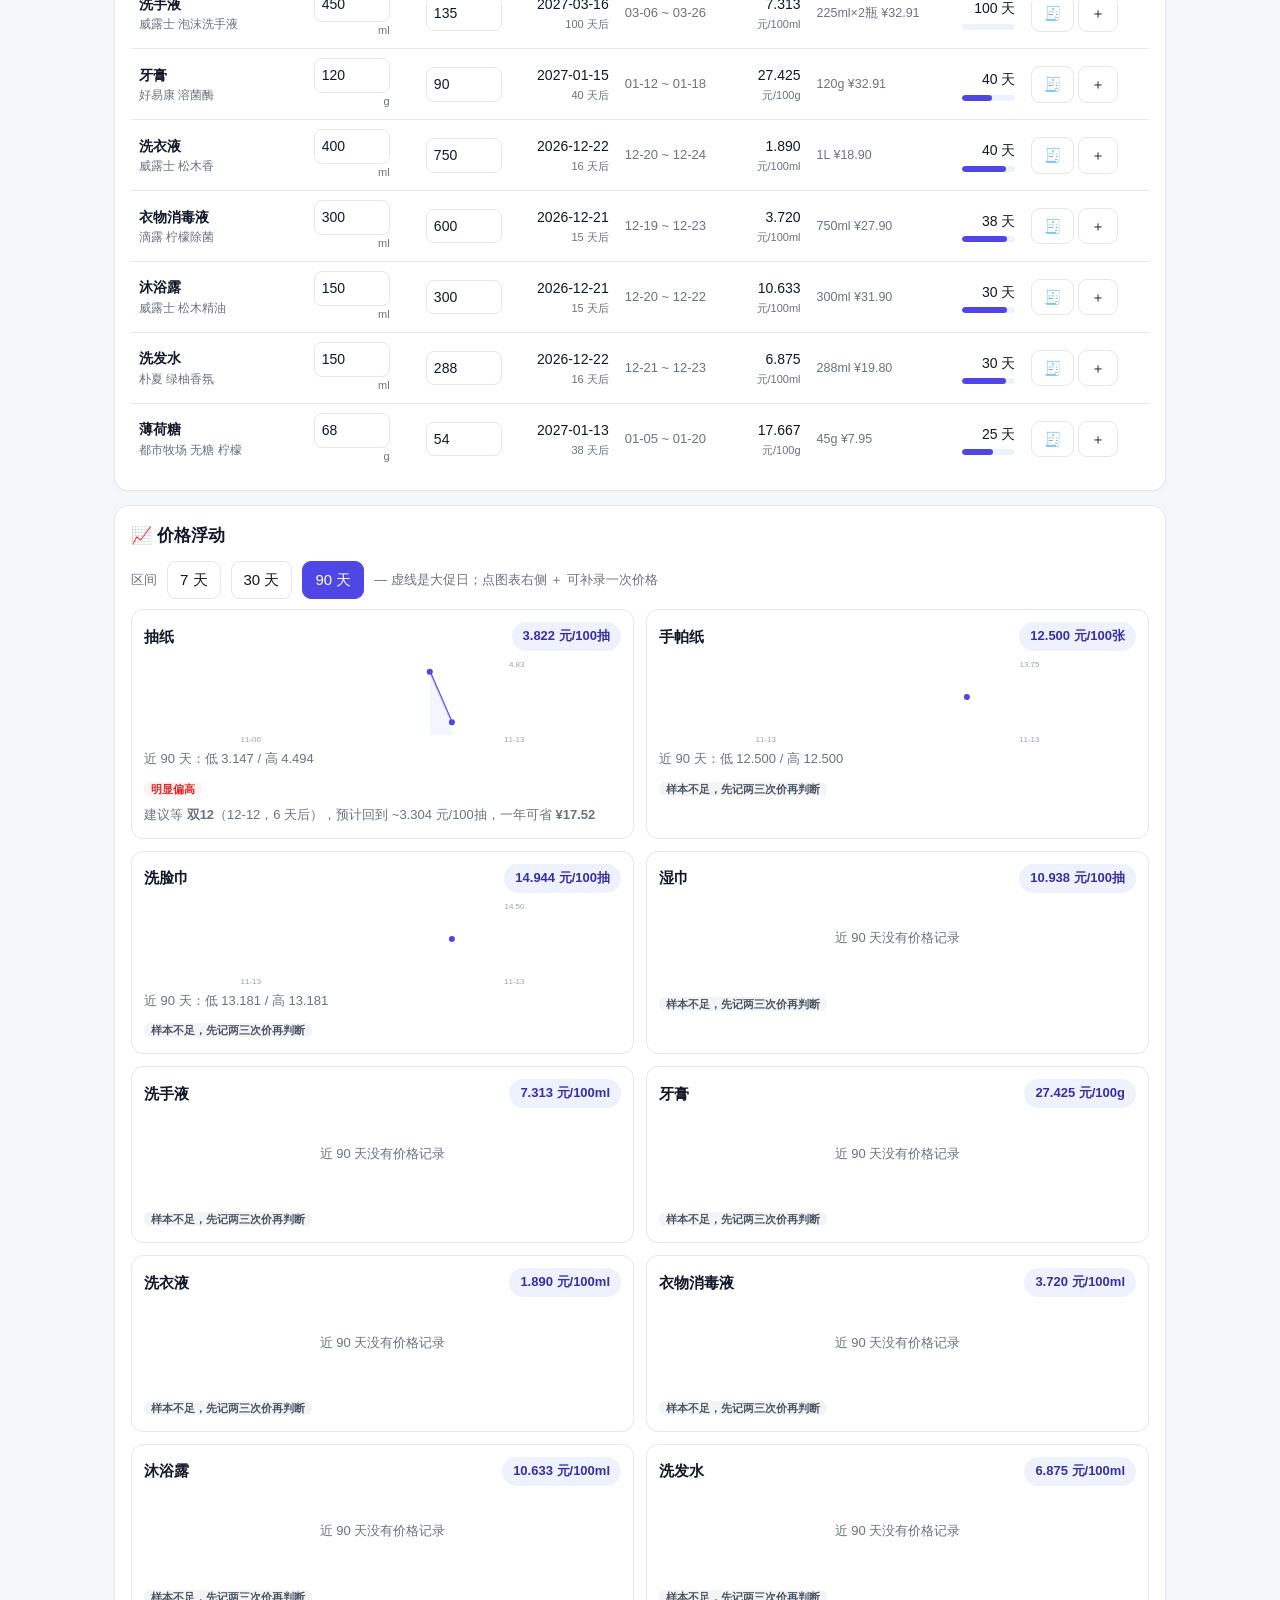
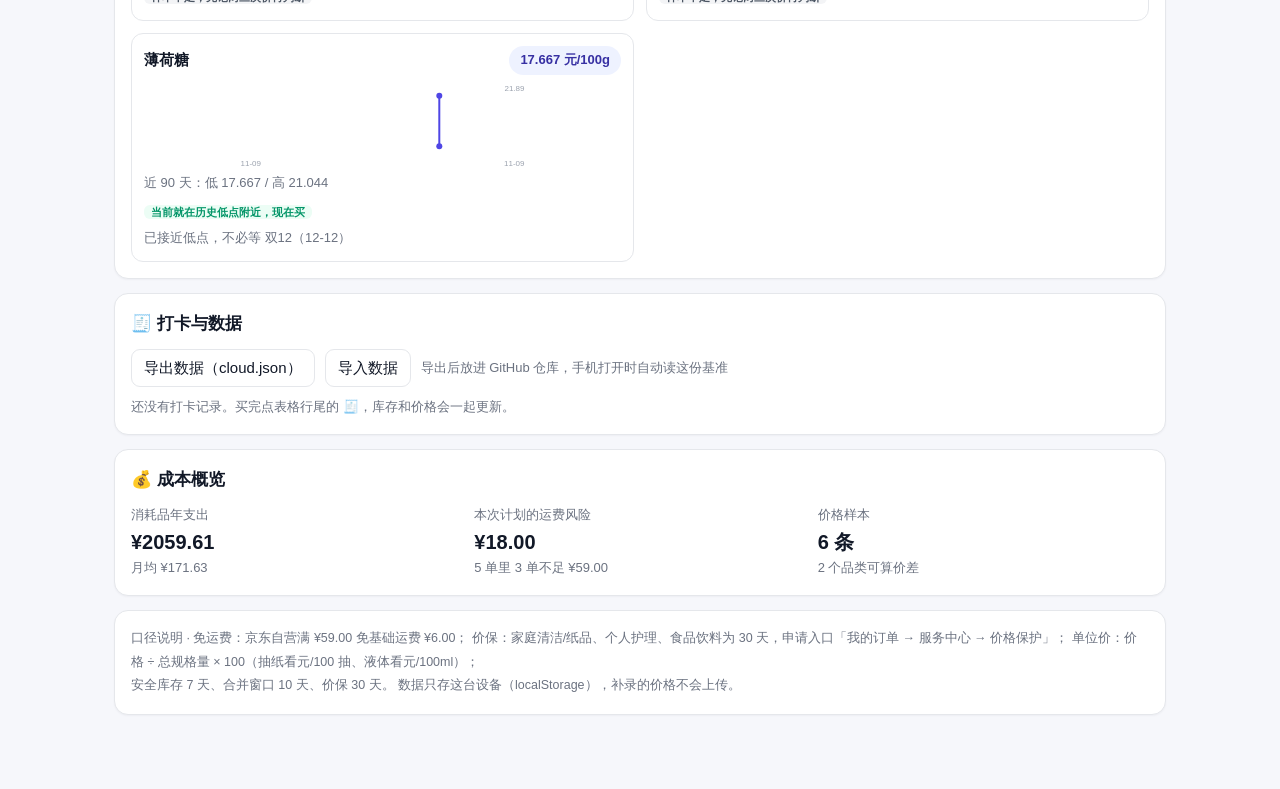
==== commit 53494d66: "refactor: 数据外置到 data.json，支持网页内添加品类（不再写死）" ====
--- a/index.html
+++ b/index.html
@@ -42,9 +42,10 @@
 tr:last-child td{border-bottom:none}
 td.num,th.num{text-align:right;white-space:nowrap}
 .scroll{overflow-x:auto;-webkit-overflow-scrolling:touch}
-input[type=number]{width:76px;padding:5px 7px;border:1px solid var(--line);border-radius:8px;
-  font:inherit;font-size:14px;background:#fff;color:var(--ink)}
-input[type=number]:focus{outline:2px solid #c7d2fe;border-color:var(--c)}
+input[type=number],input[type=text]{padding:5px 7px;border:1px solid var(--line);border-radius:8px;
+  font:inherit;font-size:14px;background:#fff;color:var(--ink);width:100%}
+input[type=number]{width:76px}
+input[type=number]:focus,input[type=text]:focus{outline:2px solid #c7d2fe;border-color:var(--c)}
 select{padding:5px 7px;border:1px solid var(--line);border-radius:8px;font:inherit;background:#fff}
 button{font:inherit;border-radius:9px;border:1px solid var(--line);background:#fff;
   color:var(--ink);padding:6px 12px;cursor:pointer}
@@ -121,6 +122,22 @@
 
   <div class="card">
     <h2>📦 物品清单 <span class="sub" style="font-weight:400">（可直接改库存和月耗，下面全部实时重算）</span></h2>
+    <details style="margin-bottom:10px">
+      <summary class="sub">＋ 添加品类（存本机，可随导出带走；以后加商品不用改代码）</summary>
+      <div class="grid g3" style="margin-top:10px">
+        <input type="text" id="np-cat" placeholder="品类名，如 洗衣凝珠">
+        <input type="text" id="np-unit" placeholder="单位：抽 / ml / g / 张">
+        <input type="text" id="np-spec" placeholder="规格，如 3kg×2瓶">
+        <input type="number" id="np-total" placeholder="每件总量数字">
+        <input type="number" id="np-price" step="0.01" placeholder="单价 ¥">
+        <input type="number" id="np-stock" placeholder="当前库存">
+        <input type="number" id="np-rate" placeholder="月消耗">
+      </div>
+      <div class="row" style="margin-top:8px">
+        <button id="np-add">添加</button>
+        <span class="sub">最快/最慢按 ±15% 自动估</span>
+      </div>
+    </details>
     <div class="scroll">
       <table id="tbl">
         <thead><tr>
@@ -219,6 +236,26 @@
 let LOG = [];
 try { LOG = JSON.parse(localStorage.getItem(LS_LOG) || "[]"); } catch(e){ LOG = []; }
 function saveLog(){ try{ localStorage.setItem(LS_LOG, JSON.stringify(LOG)); }catch(e){} }
+
+/* 你自己加的品类：存本机，可随导出带走，不用改代码 */
+const LS_ITEMS = "supply_custom_items_v1";
+let CUSTOM = [];
+try { CUSTOM = JSON.parse(localStorage.getItem(LS_ITEMS) || "[]"); } catch(e){ CUSTOM = []; }
+function saveCustom(){ try{ localStorage.setItem(LS_ITEMS, JSON.stringify(CUSTOM)); }catch(e){} }
+function applyCustom(){
+  for (const it of CUSTOM){
+    if (!DATA.items.some(x => x.cat === it.cat)){
+      const o = Object.assign({}, it, { offers: (it.offers || []).slice(), hist: (it.hist || []).slice() });
+      const ov = OVR[o.cat];
+      if (ov){
+        if (typeof ov.stock === "number") o.stock = ov.stock;
+        if (typeof ov.rate === "number") o.rate = ov.rate;
+      }
+      DATA.items.push(o);
+    }
+  }
+}
+applyCustom();
 DATA.items.forEach(it => {
   const o = OVR[it.cat];
   if (!o) return;
@@ -546,6 +583,7 @@
   if (t.dataset.r){ ST.range = +t.dataset.r; render(); return; }
   if (t.dataset.checkin){ openCheckin(t.dataset.checkin); return; }
   if (t.id === "exp"){ exportJSON(); return; }
+  if (t.id === "np-add"){ addItem(); return; }
   if (t.id === "impbtn"){ document.getElementById("imp").click(); return; }
   if (t.id === "sh-ok"){ submitCheckin(); return; }
   if (t.id === "sh-cancel" || t.id === "sh-x"){ closeCheckin(); return; }
@@ -661,9 +699,32 @@
       ' 元/100' + esc(r.unit || "") + ')</span></span></div>').join("");
 }
 
+function addItem(){
+  const g = id => document.getElementById(id);
+  const cat = (g("np-cat").value || "").trim();
+  const unit = (g("np-unit").value || "").trim();
+  const spec = (g("np-spec").value || "").trim() || "1件";
+  const total = parseFloat(g("np-total").value);
+  const price = parseFloat(g("np-price").value);
+  const stock = parseFloat(g("np-stock").value) || 0;
+  const rate = parseFloat(g("np-rate").value) || 0;
+  if (!cat || !unit || !(total > 0) || !(price > 0)){ toast("品类、单位、每件总量、单价 都要填"); return; }
+  if (DATA.items.some(x => x.cat === cat)){ toast("已经有这个品类了"); return; }
+  const it = {
+    cat: cat, name: cat + " " + spec, unit: unit, stock: stock, rate: rate,
+    rateFast: rate * 1.15, rateSlow: rate * 0.85,
+    offers: [{ name: cat + " " + spec, spec: spec, total: total, unit: unit, price: price }],
+    hist: [], lastLow: null,
+  };
+  CUSTOM.push(it); saveCustom(); DATA.items.push(it);
+  ["np-cat","np-unit","np-spec","np-total","np-price","np-stock","np-rate"]
+    .forEach(k => { g(k).value = ""; });
+  render(); toast("已添加：" + cat);
+}
+
 function exportJSON(){
   const payload = { version: 1, exportedAt: iso(TODAY), dataDate: DATA.updated,
-                    overrides: OVR, extra: EXTRA, log: LOG };
+                    overrides: OVR, extra: EXTRA, log: LOG, custom: CUSTOM };
   const blob = new Blob([JSON.stringify(payload, null, 2)], { type: "application/json" });
   const a = document.createElement("a");
   a.href = URL.createObjectURL(blob);
@@ -696,7 +757,9 @@
   if (Array.isArray(p.log)) for (const r of p.log)
     if (!LOG.some(x => x.d === r.d && x.cat === r.cat && Math.abs(x.price - r.price) < 1e-9)) LOG.push(r);
   LOG.sort((a, b) => String(b.d).localeCompare(String(a.d)));
-  saveOvr(); saveExtra(); saveLog(); applyOverrides();
+  if (Array.isArray(p.custom)) for (const it of p.custom)
+    if (it && it.cat && !CUSTOM.some(x => x.cat === it.cat)) CUSTOM.push(it);
+  saveOvr(); saveExtra(); saveLog(); saveCustom(); applyOverrides(); applyCustom();
 }
 
 function importJSON(file){
@@ -747,6 +810,23 @@
 };
 render();
 loadCloud();
+
+/* 可选：同目录的 data.json 会覆盖内置数据。
+   好处是以后加商品只改 data.json（GitHub 网页上就能改），不用重新生成 HTML。 */
+try {
+  fetch("data.json", { cache: "no-store" })
+    .then(r => r.ok ? r.json() : null)
+    .then(d => {
+      if (!d || !Array.isArray(d.items) || !d.items.length) return;
+      DATA.items = d.items.map(x => Object.assign({ offers: [], hist: [] }, x));
+      if (d.settings) Object.assign(S, d.settings);
+      if (d.updated) DATA.updated = d.updated;
+      if (Array.isArray(d.milestones) && d.milestones.length) DATA.milestones = d.milestones;
+      applyOverrides(); applyCustom(); render();
+      toast("已载入 data.json（" + DATA.items.length + " 项）");
+    })
+    .catch(() => {});
+} catch (e) {}
 </script>
 </body>
 </html>
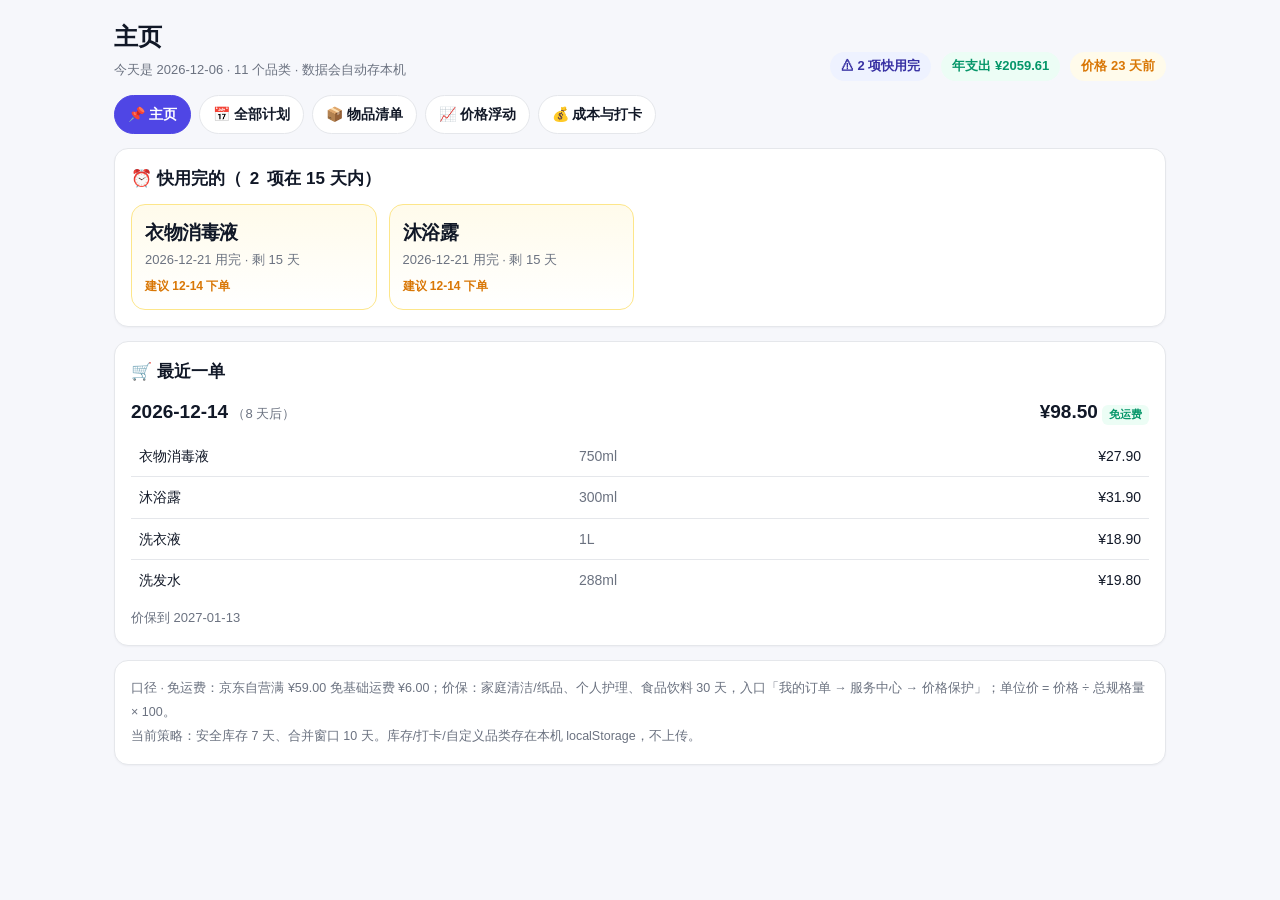
==== commit 4038ccad: "feat: 拆成 5 个页面 + 数据改为 data.js 单一数据源（本地双击也能用）" ====
--- a/index.html
+++ b/index.html
@@ -3,830 +3,34 @@
 <head>
 <meta charset="utf-8">
 <meta name="viewport" content="width=device-width,initial-scale=1">
-<title>宿舍补给计划</title>
-<style>
-:root{
-  --c:#4f46e5; --c2:#eef2ff; --ink:#111827; --muted:#6b7280; --line:#e5e7eb;
-  --bg:#f6f7fb; --card:#fff; --ok:#059669; --okbg:#ecfdf5;
-  --warn:#d97706; --warnbg:#fffbeb; --bad:#dc2626; --badbg:#fef2f2;
-  --r:14px;
-}
-*{box-sizing:border-box}
-html{-webkit-text-size-adjust:100%}
-body{margin:0;background:var(--bg);color:var(--ink);
-  font:15px/1.6 -apple-system,BlinkMacSystemFont,"Segoe UI","PingFang SC","Microsoft YaHei",sans-serif}
-.wrap{max-width:1080px;margin:0 auto;padding:18px 14px 60px}
-h1{font-size:24px;margin:0 0 4px;letter-spacing:-.02em}
-h2{font-size:17px;margin:0 0 12px;display:flex;align-items:center;gap:8px}
-.sub{color:var(--muted);font-size:13px}
-.card{background:var(--card);border:1px solid var(--line);border-radius:var(--r);
-  padding:16px;margin:14px 0;box-shadow:0 1px 2px rgba(16,24,40,.04)}
-.row{display:flex;gap:10px;flex-wrap:wrap;align-items:center}
-.chip{display:inline-flex;align-items:center;gap:6px;background:var(--c2);color:#3730a3;
-  border-radius:999px;padding:4px 11px;font-size:13px;font-weight:600}
-.chip.g{background:var(--okbg);color:var(--ok)}
-.chip.w{background:var(--warnbg);color:var(--warn)}
-.chip.b{background:var(--badbg);color:var(--bad)}
-.grid{display:grid;gap:12px}
-.g4{grid-template-columns:repeat(4,1fr)}
-.g3{grid-template-columns:repeat(3,1fr)}
-.g2{grid-template-columns:repeat(2,1fr)}
-@media(max-width:760px){.g4{grid-template-columns:repeat(2,1fr)}.g3,.g2{grid-template-columns:1fr}}
-.alarm{border:1px solid #fde68a;background:linear-gradient(180deg,#fffbeb,#fff);border-radius:var(--r);padding:13px}
-.alarm .d{font-size:19px;font-weight:800;letter-spacing:-.02em}
-.alarm .n{font-size:13px;color:var(--muted);margin-top:2px}
-.alarm .left{font-size:12px;font-weight:700;color:var(--warn);margin-top:6px}
-table{width:100%;border-collapse:collapse;font-size:14px}
-th,td{padding:9px 8px;border-bottom:1px solid var(--line);text-align:left;vertical-align:middle}
-th{font-size:12px;color:var(--muted);font-weight:600;white-space:nowrap}
-tr:last-child td{border-bottom:none}
-td.num,th.num{text-align:right;white-space:nowrap}
-.scroll{overflow-x:auto;-webkit-overflow-scrolling:touch}
-input[type=number],input[type=text]{padding:5px 7px;border:1px solid var(--line);border-radius:8px;
-  font:inherit;font-size:14px;background:#fff;color:var(--ink);width:100%}
-input[type=number]{width:76px}
-input[type=number]:focus,input[type=text]:focus{outline:2px solid #c7d2fe;border-color:var(--c)}
-select{padding:5px 7px;border:1px solid var(--line);border-radius:8px;font:inherit;background:#fff}
-button{font:inherit;border-radius:9px;border:1px solid var(--line);background:#fff;
-  color:var(--ink);padding:6px 12px;cursor:pointer}
-button.on{background:var(--c);border-color:var(--c);color:#fff}
-button.ghost{background:transparent}
-.muted{color:var(--muted)}
-.mono{font-variant-numeric:tabular-nums}
-.tag{font-size:11px;padding:1px 7px;border-radius:6px;background:#f3f4f6;color:#4b5563;font-weight:600}
-.tag.ok{background:var(--okbg);color:var(--ok)}
-.tag.bad{background:var(--badbg);color:var(--bad)}
-.tag.warn{background:var(--warnbg);color:var(--warn)}
-svg{display:block;max-width:100%}
-.hbar{height:6px;border-radius:999px;background:#eef2ff;overflow:hidden}
-.hbar>i{display:block;height:100%;background:var(--c);border-radius:999px}
-details summary{cursor:pointer;font-weight:600;list-style:none}
-details summary::-webkit-details-marker{display:none}
-details summary:after{content:"▾";margin-left:8px;color:var(--muted)}
-details[open] summary:after{content:"▴"}
-.foot{color:var(--muted);font-size:12.5px;line-height:1.9}
-.kv{display:flex;justify-content:space-between;gap:10px;padding:4px 0;font-size:14px}
-.kv b{font-variant-numeric:tabular-nums}
-.sheet{position:fixed;inset:0;background:rgba(17,24,39,.45);display:flex;align-items:center;
-  justify-content:center;padding:16px;z-index:50}
-.sheet[hidden]{display:none}
-.sheet-box{background:#fff;border-radius:16px;padding:18px;width:100%;max-width:420px;
-  box-shadow:0 20px 50px rgba(16,24,40,.25)}
-.toast{position:fixed;left:50%;bottom:22px;transform:translateX(-50%);background:#111827;color:#fff;
-  padding:9px 16px;border-radius:999px;font-size:13.5px;opacity:0;transition:.25s;
-  z-index:60;pointer-events:none;white-space:nowrap}
-.toast.on{opacity:1}
-.logline{display:flex;justify-content:space-between;gap:8px;padding:6px 0;
-  border-bottom:1px dashed var(--line);font-size:13.5px}
-.logline:last-child{border-bottom:none}
-</style>
+<title>主页 · 宿舍补给计划</title>
+<link rel="stylesheet" href="style.css">
 </head>
-<body>
+<body data-page="index">
 <div class="wrap">
   <div class="row" style="justify-content:space-between;align-items:flex-end">
     <div>
-      <h1>宿舍补给计划</h1>
+      <h1>主页</h1>
       <div class="sub" id="sub"></div>
     </div>
     <div class="row" id="head-chips"></div>
   </div>
-
+  <nav class="nav"><a class="navbtn on" href="index.html">📌 主页</a><a class="navbtn" href="plan.html">📅 全部计划</a><a class="navbtn" href="items.html">📦 物品清单</a><a class="navbtn" href="price.html">📈 价格浮动</a><a class="navbtn" href="cost.html">💰 成本与打卡</a></nav>
+  
   <div class="card">
     <h2>⏰ 快用完的（<span id="alert-n">0</span> 项在 15 天内）</h2>
     <div class="grid g4" id="alerts"></div>
     <div class="sub" id="alert-empty" style="display:none">15 天内没有会用完的东西，安心。</div>
   </div>
-
-  <div class="card" id="next-card">
+  <div class="card">
     <h2>🛒 最近一单</h2>
     <div id="next"></div>
   </div>
+  <div class="card foot" id="foot"></div>
 
-  <div class="card">
-    <h2>📅 全部采购计划</h2>
-    <div id="orders"></div>
-    <div class="row" style="margin-top:12px">
-      <span class="sub">安全库存</span>
-      <select id="safety">
-        <option value="3">3 天</option><option value="7">7 天</option>
-        <option value="14">14 天</option><option value="21">21 天</option>
-      </select>
-      <span class="sub">合并窗口</span>
-      <select id="merge">
-        <option value="0">不合</option><option value="5">5 天</option>
-        <option value="10">10 天</option><option value="20">20 天</option>
-      </select>
-      <button class="ghost" id="reset">恢复默认</button>
-    </div>
-  </div>
-
-  <div class="card">
-    <h2>📦 物品清单 <span class="sub" style="font-weight:400">（可直接改库存和月耗，下面全部实时重算）</span></h2>
-    <details style="margin-bottom:10px">
-      <summary class="sub">＋ 添加品类（存本机，可随导出带走；以后加商品不用改代码）</summary>
-      <div class="grid g3" style="margin-top:10px">
-        <input type="text" id="np-cat" placeholder="品类名，如 洗衣凝珠">
-        <input type="text" id="np-unit" placeholder="单位：抽 / ml / g / 张">
-        <input type="text" id="np-spec" placeholder="规格，如 3kg×2瓶">
-        <input type="number" id="np-total" placeholder="每件总量数字">
-        <input type="number" id="np-price" step="0.01" placeholder="单价 ¥">
-        <input type="number" id="np-stock" placeholder="当前库存">
-        <input type="number" id="np-rate" placeholder="月消耗">
-      </div>
-      <div class="row" style="margin-top:8px">
-        <button id="np-add">添加</button>
-        <span class="sub">最快/最慢按 ±15% 自动估</span>
-      </div>
-    </details>
-    <div class="scroll">
-      <table id="tbl">
-        <thead><tr>
-          <th>品类</th><th class="num">余量</th><th class="num">月耗</th>
-          <th class="num">预计用完</th><th>最快~最慢</th><th class="num">单位价</th>
-          <th>最优规格</th><th class="num">够用</th><th></th>
-        </tr></thead>
-        <tbody></tbody>
-      </table>
-    </div>
-  </div>
-
-  <div class="card">
-    <h2>📈 价格浮动</h2>
-    <div class="row" style="margin-bottom:10px">
-      <span class="sub">区间</span>
-      <button data-r="7">7 天</button>
-      <button data-r="30">30 天</button>
-      <button data-r="90" class="on">90 天</button>
-      <span class="sub">— 虚线是大促日；点图表右侧 ＋ 可补录一次价格</span>
-    </div>
-    <div class="grid g2" id="charts"></div>
-  </div>
-
-  <div class="card">
-    <h2>🧾 打卡与数据</h2>
-    <div class="row">
-      <button id="exp">导出数据（cloud.json）</button>
-      <button id="impbtn">导入数据</button>
-      <input type="file" id="imp" accept="application/json,.json" hidden>
-      <span class="sub">导出后放进 GitHub 仓库，手机打开时自动读这份基准</span>
-    </div>
-    <div id="loglist" style="margin-top:10px"></div>
-  </div>
-
-  <div class="card">
-    <h2>💰 成本概览</h2>
-    <div class="grid g3" id="cost"></div>
-  </div>
-
-  <div class="card foot" id="foot"></div>
-</div>
-
-<div class="sheet" id="sheet" hidden>
-  <div class="sheet-box">
-    <div class="row" style="justify-content:space-between">
-      <b id="sh-title">打卡</b>
-      <button class="ghost" id="sh-x" style="padding:2px 9px">✕</button>
-    </div>
-    <div class="sub" id="sh-sub" style="margin-top:4px"></div>
-    <div class="row" style="margin-top:12px">
-      <label class="sub" style="width:34px">件数</label>
-      <input type="number" id="sh-qty" value="1" min="1" step="1" style="width:74px">
-      <label class="sub">实付总价</label>
-      <input type="number" id="sh-price" step="0.01" min="0" style="width:104px">
-    </div>
-    <div class="sub" id="sh-calc" style="margin-top:9px"></div>
-    <div class="row" style="margin-top:14px">
-      <button id="sh-ok" style="background:var(--c);color:#fff;border-color:var(--c)">记录这次购买</button>
-      <button class="ghost" id="sh-cancel">取消</button>
-    </div>
-  </div>
 </div>
 <div class="toast" id="toast"></div>
-
-<script>
-const DATA = {"updated": "2026-11-21", "settings": {"safetyDays": 7, "freeShip": 59, "mergeWindow": 10, "protectDays": 30}, "milestones": [{"name": "双12", "d": "2026-12-12"}, {"name": "年货节", "d": "2027-01-15"}, {"name": "38节", "d": "2027-03-08"}, {"name": "618", "d": "2027-06-18"}, {"name": "双11", "d": "2027-11-11"}], "items": [{"cat": "抽纸", "name": "得宝 小雏菊 4层80抽", "unit": "抽", "stock": 600.0, "rate": 282.0, "rateFast": 343.0, "rateSlow": 240.0, "offers": [{"name": "得宝 小雏菊 4层80抽", "spec": "80抽×4包", "total": 320.0, "unit": "抽", "price": 12.23}, {"name": "得宝 小雏菊 4层80抽", "spec": "80抽×8包", "total": 640.0, "unit": "抽", "price": 26.73}], "hist": [{"d": "2026-11-06", "raw": 14.38, "per100": 4.4938, "total": 320.0}, {"d": "2026-11-13", "raw": 10.07, "per100": 3.1469, "total": 320.0}], "lastLow": 3.1469}, {"cat": "手帕纸", "name": "得宝 雪松香 4层7张", "unit": "张", "stock": 105.0, "rate": 75.0, "rateFast": 90.0, "rateSlow": 60.0, "offers": [{"name": "得宝 雪松香 4层7张", "spec": "7张×12包", "total": 84.0, "unit": "张", "price": 10.5}], "hist": [{"d": "2026-11-13", "raw": 10.5, "per100": 12.5, "total": 84.0}], "lastLow": 12.5}, {"cat": "洗脸巾", "name": "得宝 花漾肌 悬挂式", "unit": "抽", "stock": 180.0, "rate": 105.0, "rateFast": 120.0, "rateSlow": 90.0, "offers": [{"name": "得宝 花漾肌 悬挂式", "spec": "160抽", "total": 160.0, "unit": "抽", "price": 23.91}, {"name": "得宝 花漾肌 乳霜柔巾", "spec": "70抽×1包", "total": 70.0, "unit": "抽", "price": 22.4}], "hist": [{"d": "2026-11-13", "raw": 21.09, "per100": 13.1813, "total": 160.0}], "lastLow": 13.1813}, {"cat": "湿巾", "name": "洁柔 EDI纯水", "unit": "抽", "stock": 40.0, "rate": 32.0, "rateFast": 43.0, "rateSlow": 21.0, "offers": [{"name": "洁柔 EDI纯水", "spec": "80抽", "total": 80.0, "unit": "抽", "price": 8.75}], "hist": [], "lastLow": null}, {"cat": "洗手液", "name": "威露士 泡沫洗手液", "unit": "ml", "stock": 450.0, "rate": 135.0, "rateFast": 150.0, "rateSlow": 123.0, "offers": [{"name": "威露士 泡沫洗手液", "spec": "225ml×2瓶", "total": 450.0, "unit": "ml", "price": 32.91}], "hist": [], "lastLow": null}, {"cat": "牙膏", "name": "好易康 溶菌酶", "unit": "g", "stock": 120.0, "rate": 90.0, "rateFast": 98.0, "rateSlow": 83.0, "offers": [{"name": "好易康 溶菌酶", "spec": "120g", "total": 120.0, "unit": "g", "price": 32.91}], "hist": [], "lastLow": null}, {"cat": "洗衣液", "name": "威露士 松木香", "unit": "ml", "stock": 400.0, "rate": 750.0, "rateFast": 857.0, "rateSlow": 667.0, "offers": [{"name": "威露士 松木香", "spec": "1L", "total": 1000.0, "unit": "ml", "price": 18.9}], "hist": [], "lastLow": null}, {"cat": "衣物消毒液", "name": "滴露 柠檬除菌", "unit": "ml", "stock": 300.0, "rate": 600.0, "rateFast": 667.0, "rateSlow": 545.0, "offers": [{"name": "滴露 柠檬除菌", "spec": "750ml", "total": 750.0, "unit": "ml", "price": 27.9}], "hist": [], "lastLow": null}, {"cat": "沐浴露", "name": "威露士 松木精油", "unit": "ml", "stock": 150.0, "rate": 300.0, "rateFast": 321.0, "rateSlow": 281.0, "offers": [{"name": "威露士 松木精油", "spec": "300ml", "total": 300.0, "unit": "ml", "price": 31.9}], "hist": [], "lastLow": null}, {"cat": "洗发水", "name": "朴夏 绿柚香氛", "unit": "ml", "stock": 150.0, "rate": 288.0, "rateFast": 309.0, "rateSlow": 270.0, "offers": [{"name": "朴夏 绿柚香氛", "spec": "288ml", "total": 288.0, "unit": "ml", "price": 19.8}], "hist": [], "lastLow": null}, {"cat": "薄荷糖", "name": "都市牧场 无糖 柠檬", "unit": "g", "stock": 68.0, "rate": 54.0, "rateFast": 68.0, "rateSlow": 45.0, "offers": [{"name": "都市牧场 无糖 柠檬", "spec": "45g", "total": 45.0, "unit": "g", "price": 7.95}, {"name": "都市牧场 无糖 青橘", "spec": "45g", "total": 45.0, "unit": "g", "price": 9.47}], "hist": [{"d": "2026-11-09", "raw": 9.47, "per100": 21.0444, "total": 45.0}, {"d": "2026-11-09", "raw": 7.95, "per100": 17.6667, "total": 45.0}], "lastLow": 17.6667}]};
-const S = DATA.settings;
-const LS_KEY = "supply_extra_prices_v1";
-const LS_OVR = "supply_overrides_v1";
-/* 关键：用「打开页面的当天」算，而不是生成文件的日期 —— 否则过几天看就全是错的 */
-const NOW = new Date();
-const TODAY = new Date(NOW.getFullYear(), NOW.getMonth(), NOW.getDate());
-
-/* ---------- 日期工具 ---------- */
-const iso = d => d.getFullYear() + "-" + String(d.getMonth()+1).padStart(2,"0")
-              + "-" + String(d.getDate()).padStart(2,"0");
-const parseD = s => new Date(s + "T00:00:00");
-const addD = (d,n) => { const x=new Date(d); x.setDate(x.getDate()+n); return x; };
-const diffD = (a,b) => Math.round((b-a)/86400000);
-const md = s => s.slice(5);
-const money = n => "¥" + (Math.round(n*100)/100).toFixed(2);
-
-/* ---------- 额外补录的价格（存本地） ---------- */
-let EXTRA = {};
-try { EXTRA = JSON.parse(localStorage.getItem(LS_KEY) || "{}"); } catch(e){ EXTRA = {}; }
-function saveExtra(){ try{ localStorage.setItem(LS_KEY, JSON.stringify(EXTRA)); }catch(e){} }
-
-/* 库存/月耗的人工调整也存本地，刷新、明天再打开都还在 */
-let OVR = {};
-try { OVR = JSON.parse(localStorage.getItem(LS_OVR) || "{}"); } catch(e){ OVR = {}; }
-function saveOvr(){ try{ localStorage.setItem(LS_OVR, JSON.stringify(OVR)); }catch(e){} }
-
-/* 打卡记录：买了什么、几件、多少钱 */
-const LS_LOG = "supply_log_v1";
-let LOG = [];
-try { LOG = JSON.parse(localStorage.getItem(LS_LOG) || "[]"); } catch(e){ LOG = []; }
-function saveLog(){ try{ localStorage.setItem(LS_LOG, JSON.stringify(LOG)); }catch(e){} }
-
-/* 你自己加的品类：存本机，可随导出带走，不用改代码 */
-const LS_ITEMS = "supply_custom_items_v1";
-let CUSTOM = [];
-try { CUSTOM = JSON.parse(localStorage.getItem(LS_ITEMS) || "[]"); } catch(e){ CUSTOM = []; }
-function saveCustom(){ try{ localStorage.setItem(LS_ITEMS, JSON.stringify(CUSTOM)); }catch(e){} }
-function applyCustom(){
-  for (const it of CUSTOM){
-    if (!DATA.items.some(x => x.cat === it.cat)){
-      const o = Object.assign({}, it, { offers: (it.offers || []).slice(), hist: (it.hist || []).slice() });
-      const ov = OVR[o.cat];
-      if (ov){
-        if (typeof ov.stock === "number") o.stock = ov.stock;
-        if (typeof ov.rate === "number") o.rate = ov.rate;
-      }
-      DATA.items.push(o);
-    }
-  }
-}
-applyCustom();
-DATA.items.forEach(it => {
-  const o = OVR[it.cat];
-  if (!o) return;
-  if (typeof o.stock === "number") it.stock = o.stock;
-  if (typeof o.rate === "number") it.rate = o.rate;
-});
-
-/* ---------- 状态 ---------- */
-let ST = { safety: S.safetyDays, merge: S.mergeWindow, range: 90 };
-
-/* ---------- 计算 ---------- */
-function calcItem(it, safety){
-  const perDay = it.rate / 30;
-  const pFast = it.rateFast / 30, pSlow = it.rateSlow / 30;
-  const dLeft = perDay > 0 ? it.stock / perDay : 1e9;
-  const dEarly = pFast > 0 ? it.stock / pFast : 1e9;
-  const dLate = pSlow > 0 ? it.stock / pSlow : 1e9;
-  const best = it.offers[0] || null;
-  const per100 = best ? best.price / best.total * 100 : null;
-  const cover = best && perDay > 0 ? best.total / perDay : 1e9;
-  const restockIn = dLeft - safety;
-  return Object.assign({}, it, {
-    dLeft, dEarly, dLate, best, per100, cover,
-    runout: addD(TODAY, Math.round(Math.min(dLeft, 9999))),
-    early: addD(TODAY, Math.round(Math.min(dEarly, 9999))),
-    late: addD(TODAY, Math.round(Math.min(dLate, 9999))),
-    restock: addD(TODAY, Math.max(0, Math.round(restockIn))),
-    urgent: restockIn <= 0,
-  });
-}
-
-function groupOrders(items){
-  const list = items.filter(i => i.best).slice()
-      .sort((a,b) => a.restock - b.restock);
-  const orders = [];
-  for (const it of list){
-    let hit = null;
-    for (const o of orders){
-      if (Math.abs(diffD(o.date, it.restock)) <= ST.merge){ hit = o; break; }
-    }
-    if (hit){ hit.items.push(it); if (it.restock < hit.date) hit.date = it.restock; }
-    else orders.push({ date: it.restock, items: [it] });
-  }
-  orders.sort((a,b) => a.date - b.date);
-  for (const o of orders){
-    o.total = o.items.reduce((s,i) => s + i.best.price, 0);
-    o.protectUntil = addD(o.date, S.protectDays);
-    o.ms = DATA.milestones.find(m => parseD(m.d) > o.date && parseD(m.d) <= o.protectUntil) || null;
-  }
-  return orders;
-}
-
-function mergeHint(orders, idx){
-  const o = orders[idx], need = S.freeShip - o.total;
-  if (need <= 0) return null;
-  for (let j = idx-1; j >= 0; j--){
-    const span = diffD(orders[j].date, o.date), merged = o.total + orders[j].total;
-    if (span <= 60 && merged >= S.freeShip)
-      return {type:"back", target:orders[j], span, merged};
-  }
-  if (idx + 1 < orders.length){
-    const n = orders[idx+1], span = diffD(o.date, n.date), merged = o.total + n.total;
-    if (span <= 60 && merged >= S.freeShip)
-      return {type:"fwd", target:n, span, merged};
-  }
-  let best = null;
-  for (let j = idx+1; j < orders.length; j++)
-    for (const it of orders[j].items){
-      const p = it.best.price;
-      if (p >= need && (!best || p-need < best.over))
-        best = {type:"item", it, date:orders[j].date, over:p-need};
-    }
-  return best;
-}
-
-/* ---------- 渲染 ---------- */
-function h(html){ return html; }
-function esc(s){ return String(s).replace(/[&<>"]/g, c => ({"&":"&amp;","<":"&lt;",">":"&gt;",'"':"&quot;"}[c])); }
-
-function render(){
-  const items = DATA.items.map(it => calcItem(it, ST.safety));
-  const orders = groupOrders(items);
-  const soon = items.filter(i => i.dLeft <= 15).sort((a,b) => a.dLeft - b.dLeft);
-
-  /* 头部 */
-  const monthly = items.reduce((s,i) => s + (i.best ? i.best.price / (i.cover/30) : 0), 0);
-  let lastPriceT = 0;
-  DATA.items.forEach(i => i.hist.forEach(x => {
-    const t = parseD(x.d).getTime(); if (t > lastPriceT) lastPriceT = t; }));
-  const staleDays = lastPriceT ? diffD(new Date(lastPriceT), TODAY) : null;
-  document.getElementById("sub").textContent =
-    "今天是 " + iso(TODAY) + " · " + items.length + " 个品类 · 表格里的数字可直接改（会存在本机）";
-  document.getElementById("head-chips").innerHTML =
-    '<span class="chip">' + (soon.length ? "⚠ " + soon.length + " 项快用完" : "✓ 暂无紧急") + '</span>' +
-    '<span class="chip g">年支出 ' + money(monthly*12) + '</span>' +
-    '<span class="chip ' + (staleDays!=null && staleDays>14 ? "w" : "") + '">' +
-      (staleDays==null ? "无价格记录" : "价格 " + staleDays + " 天前") + '</span>';
-
-  /* 提醒卡 */
-  document.getElementById("alert-n").textContent = soon.length;
-  document.getElementById("alert-empty").style.display = soon.length ? "none" : "block";
-  document.getElementById("alerts").innerHTML = soon.map(i => `
-    <div class="alarm">
-      <div class="d">${esc(i.cat)}</div>
-      <div class="n">${esc(i.runout.toISOString().slice(5,10))} 用完 · 剩 ${Math.max(0,Math.round(i.dLeft))} 天</div>
-      <div class="left">建议 ${esc(i.restock.toISOString().slice(5,10))} 下单</div>
-    </div>`).join("");
-
-  /* 最近一单 */
-  const nx = orders[0];
-  document.getElementById("next").innerHTML = nx ? (() => {
-    const free = nx.total >= S.freeShip;
-    const rows = nx.items.map(i => `<tr><td>${esc(i.cat)}</td>
-        <td class="muted">${esc(i.best.spec)}</td>
-        <td class="num">${money(i.best.price)}</td></tr>`).join("");
-    const hint = free ? null : mergeHint(orders, 0);
-    let hintHtml = "";
-    if (hint){
-      if (hint.type === "back")
-        hintHtml = `把这一单提前 ${hint.span} 天并到 ${iso(hint.target.date)} → 合计 ${money(hint.merged)}，免运费`;
-      else if (hint.type === "fwd")
-        hintHtml = `把 ${iso(hint.target.date)} 那单提前过来 → 合计 ${money(hint.merged)}，两单都免运费`;
-      else
-        hintHtml = `把「${esc(hint.it.cat)}」(${money(hint.it.best.price)}) 提前 → 合计 ${money(nx.total+hint.it.best.price)}，免运费`;
-    }
-    return `
-      <div class="row" style="justify-content:space-between">
-        <div><b style="font-size:19px">${iso(nx.date)}</b>
-          <span class="sub">（${diffD(TODAY, nx.date)} 天后）</span></div>
-        <div><b style="font-size:19px">${money(nx.total)}</b>
-          <span class="tag ${free?"ok":"bad"}">${free?"免运费":"差 "+money(S.freeShip-nx.total)}</span></div>
-      </div>
-      <table style="margin-top:8px"><tbody>${rows}</tbody></table>
-      <div class="sub" style="margin-top:8px">价保到 ${iso(nx.protectUntil)}${nx.ms?` · <b>覆盖 ${nx.ms.name}</b>（${md(nx.ms.d)}），当天降价可退差`:""}</div>
-      ${hintHtml?`<div class="tag warn" style="margin-top:8px;display:inline-block">凑单：${hintHtml}</div>`:""}`;
-  })() : '<div class="sub">暂时不需要买。</div>';
-
-  /* 全部计划 */
-  document.getElementById("orders").innerHTML = orders.map((o,idx) => {
-    const free = o.total >= S.freeShip;
-    const rows = o.items.map(i => `<tr><td>${esc(i.cat)}</td>
-        <td class="muted">${esc(i.best.spec)}</td><td class="num">${money(i.best.price)}</td></tr>`).join("");
-    const hint = free ? null : mergeHint(orders, idx);
-    let hintHtml = "";
-    if (hint){
-      if (hint.type === "back") hintHtml = `凑单：提前 ${hint.span} 天并到 ${iso(hint.target.date)} → ${money(hint.merged)}，免运费`;
-      else if (hint.type === "fwd") hintHtml = `凑单：把 ${iso(hint.target.date)} 那单提前过来 → ${money(hint.merged)}`;
-      else hintHtml = `凑单：把「${esc(hint.it.cat)}」提前 → ${money(o.total+hint.it.best.price)}，免运费`;
-    }
-    return `<details ${idx===0?"open":""} style="border-bottom:1px solid var(--line);padding:10px 0">
-      <summary>
-        <span style="font-weight:700">${iso(o.date)}</span>
-        <span class="sub">（${diffD(TODAY,o.date)} 天后 · ${o.items.length} 项）</span>
-        <span style="float:right;font-variant-numeric:tabular-nums">
-          <b>${money(o.total)}</b>
-          <span class="tag ${free?"ok":"bad"}">${free?"免运费":"差 "+money(S.freeShip-o.total)}</span>
-        </span>
-      </summary>
-      <table style="margin-top:8px"><tbody>${rows}</tbody></table>
-      <div class="sub" style="margin-top:6px">价保到 ${iso(o.protectUntil)}${o.ms?` · <b>覆盖 ${o.ms.name}</b>（${md(o.ms.d)}）`:""}</div>
-      ${hintHtml?`<div class="tag warn" style="margin-top:6px;display:inline-block">${hintHtml}</div>`:""}
-    </details>`;
-  }).join("") || '<div class="sub">暂无计划</div>';
-
-  /* 物品清单 */
-  const tb = document.querySelector("#tbl tbody");
-  tb.innerHTML = items.map((i, k) => {
-    const pct = Math.min(100, Math.max(0, 100 - i.dLeft/90*100));
-    return `<tr data-k="${k}">
-      <td><b>${esc(i.cat)}</b><div class="sub" style="font-size:12px">${esc(i.name)}</div></td>
-      <td class="num"><input type="number" step="1" min="0" value="${Math.round(i.stock)}" data-f="stock">
-        <div class="sub" style="font-size:11px">${esc(i.unit)}</div></td>
-      <td class="num"><input type="number" step="1" min="0" value="${Math.round(i.rate)}" data-f="rate"></td>
-      <td class="num">${iso(i.runout)}<div class="sub" style="font-size:11px">${Math.max(0,Math.round(i.dLeft))} 天后</div></td>
-      <td class="sub" style="white-space:nowrap">${md(iso(i.early))} ~ ${md(iso(i.late))}</td>
-      <td class="num">${i.per100!=null?i.per100.toFixed(3):"—"}<div class="sub" style="font-size:11px">元/100${esc(i.unit)}</div></td>
-      <td class="sub" style="font-size:12.5px">${i.best?esc(i.best.spec)+" "+money(i.best.price):"—"}</td>
-      <td class="num">${i.cover<9999?Math.round(i.cover)+" 天":"—"}
-        <div class="hbar" style="margin-top:4px"><i style="width:${pct}%"></i></div></td>
-      <td style="white-space:nowrap">
-        <button class="ghost" data-checkin="${esc(i.cat)}" title="打卡：买了就点这个">🧾</button>
-        <button class="ghost" data-add="${esc(i.cat)}" title="只记价格，不买">＋</button>
-      </td>
-    </tr>`;
-  }).join("");
-
-  /* 图表 */
-  document.getElementById("charts").innerHTML =
-    items.map(i => chartCard(i)).join("");
-
-  /* 成本 */
-  const consumables = items.reduce((s,i) => s + (i.best ? i.best.price / (i.cover/30) : 0), 0);
-  const shipRisk = orders.filter(o => o.total < S.freeShip).length * 6;
-  document.getElementById("cost").innerHTML = `
-    <div><div class="sub">消耗品年支出</div><div style="font-size:20px;font-weight:700">${money(consumables*12)}</div>
-      <div class="sub">月均 ${money(consumables)}</div></div>
-    <div><div class="sub">本次计划的运费风险</div><div style="font-size:20px;font-weight:700">${money(shipRisk)}</div>
-      <div class="sub">${orders.length} 单里 ${orders.filter(o=>o.total<S.freeShip).length} 单不足 ${money(S.freeShip)}</div></div>
-    <div><div class="sub">价格样本</div><div style="font-size:20px;font-weight:700">${items.reduce((s,i)=>s+i.hist.length,0)} 条</div>
-      <div class="sub">${items.filter(i=>i.hist.length>=2).length} 个品类可算价差</div></div>`;
-
-  renderLog();
-
-  document.getElementById("foot").innerHTML = `
-    口径说明 · 免运费：京东自营满 ${money(S.freeShip)} 免基础运费 ${money(6)}；
-    价保：家庭清洁/纸品、个人护理、食品饮料为 ${S.protectDays} 天，申请入口「我的订单 → 服务中心 → 价格保护」；
-    单位价：价格 ÷ 总规格量 × 100（抽纸看元/100 抽、液体看元/100ml）；<br>
-    安全库存 ${ST.safety} 天、合并窗口 ${ST.merge} 天、价保 ${S.protectDays} 天。
-    数据只存这台设备（localStorage），补录的价格不会上传。`;
-}
-
-/* ---------- 图表 ---------- */
-function priceSeries(it){
-  const extra = (EXTRA[it.cat] || []);
-  const h2 = it.hist.concat(extra).sort((a,b)=> a.d.localeCompare(b.d));
-  return h2;
-}
-
-function chartCard(it){
-  const best = it.best;
-  const per100Now = best ? best.price/best.total*100 : null;
-  const ser = priceSeries(it);
-  const low = ser.length ? Math.min(...ser.map(x=>x.per100)) : null;
-  const high = ser.length ? Math.max(...ser.map(x=>x.per100)) : null;
-  const svg = sparkline(ser, it.cat);
-
-  let verdict = "样本不足，先记两三次价再判断", cls = "";
-  let forecast = "";
-  if (ser.length >= 2 && per100Now != null && low != null){
-    const gap = (per100Now - low) / (high || 1) * 100;
-    if (gap < 3){ verdict = "当前就在历史低点附近，现在买"; cls = "ok"; }
-    else if (gap < 12){ verdict = "中等位，不急"; cls = "warn"; }
-    else { verdict = "明显偏高"; cls = "bad"; }
-    const nm = DATA.milestones.find(m => parseD(m.d) > TODAY);
-    if (nm && per100Now > low * 1.05){
-      const target = low * 1.05;
-      const saveYear = (per100Now - target) / 100 * it.rate * 12;
-      forecast = "建议等 <b>" + nm.name + "</b>（" + md(nm.d) + "，" +
-        diffD(TODAY, parseD(nm.d)) + " 天后），预计回到 ~" + target.toFixed(3) +
-        " 元/100" + esc(it.unit) + "，一年可省 <b>" + money(saveYear) + "</b>";
-      if (!cls) cls = "warn";
-    } else if (nm){
-      forecast = "已接近低点，不必等 " + nm.name + "（" + md(nm.d) + "）";
-    }
-  }
-
-  return `<div style="border:1px solid var(--line);border-radius:12px;padding:12px">
-    <div class="row" style="justify-content:space-between">
-      <b>${esc(it.cat)}</b>
-      <span class="chip">${per100Now!=null?per100Now.toFixed(3):"—"} 元/100${esc(it.unit)}</span>
-    </div>
-    ${svg}
-    <div class="sub" style="margin-top:6px">
-      ${low!=null?`近 ${ST.range} 天：低 ${low.toFixed(3)} / 高 ${high.toFixed(3)}`:""}
-    </div>
-    <div style="margin-top:6px"><span class="tag ${cls}">${verdict}</span></div>
-    ${forecast?`<div class="sub" style="margin-top:5px">${forecast}</div>`:""}
-  </div>`;
-}
-
-function sparkline(ser, cat){
-  const W = 300, H = 92, P = 8;
-  const from = addD(TODAY, -ST.range);
-  const pts = ser.filter(x => parseD(x.d) >= from);
-  const msIn = DATA.milestones.filter(m => parseD(m.d) >= from && parseD(m.d) <= TODAY);
-  if (!pts.length){
-    return `<div class="sub" style="height:${H}px;display:flex;align-items:center;justify-content:center">
-      近 ${ST.range} 天没有价格记录</div>`;
-  }
-  const xs = pts.map(p => parseD(p.d).getTime());
-  const ys = pts.map(p => p.per100);
-  const x0 = Math.min(...xs, from.getTime()), x1 = Math.max(...xs, TODAY.getTime());
-  const ymin = Math.min(...ys), ymax = Math.max(...ys);
-  const pad = (ymax - ymin) * 0.25 || Math.max(0.1, ymax * 0.1);
-  const ly = ymin - pad, hy = ymax + pad;
-  const X = t => P + (t - x0) / Math.max(1, x1 - x0) * (W - 2*P);
-  const Y = v => H - P - (v - ly) / Math.max(1e-9, hy - ly) * (H - 2*P);
-  let g = "";
-  // 大促虚线
-  for (const m of msIn){
-    const mx = X(parseD(m.d).getTime());
-    g += `<line x1="${mx}" y1="${P}" x2="${mx}" y2="${H-P}" stroke="#c7d2fe" stroke-width="1" stroke-dasharray="3 3"/>
-          <text x="${mx}" y="${P+8}" font-size="8" fill="#6366f1" text-anchor="middle">${m.name}</text>`;
-  }
-  if (pts.length > 1){
-    const d = pts.map((p,i) => (i?"L":"M") + X(parseD(p.d).getTime()).toFixed(1) + " " + Y(p.per100).toFixed(1)).join(" ");
-    g += `<path d="${d}" fill="none" stroke="#4f46e5" stroke-width="2" stroke-linejoin="round"/>`;
-    g += `<path d="${d} L${X(parseD(pts[pts.length-1].d).getTime()).toFixed(1)} ${H-P} L${X(parseD(pts[0].d).getTime()).toFixed(1)} ${H-P} Z"
-           fill="#eef2ff" opacity=".7"/>`;
-  }
-  for (const p of pts){
-    g += `<circle cx="${X(parseD(p.d).getTime()).toFixed(1)}" cy="${Y(p.per100).toFixed(1)}" r="3" fill="#4f46e5"/>`;
-  }
-  const first = pts[0].d.slice(5), last = pts[pts.length-1].d.slice(5);
-  g += `<text x="${P}" y="${H-1}" font-size="8" fill="#9ca3af">${first}</text>`;
-  g += `<text x="${W-P}" y="${H-1}" font-size="8" fill="#9ca3af" text-anchor="end">${last}</text>`;
-  g += `<text x="${W-P}" y="${P+8}" font-size="8" fill="#9ca3af" text-anchor="end">${hy.toFixed(2)}</text>`;
-  return `<svg viewBox="0 0 ${W} ${H}" width="100%" height="${H}">${g}</svg>`;
-}
-
-/* ---------- 交互 ---------- */
-document.addEventListener("change", e => {
-  const t = e.target;
-  if (t.id === "imp" && t.files && t.files[0]){ importJSON(t.files[0]); t.value = ""; return; }
-  if (t.dataset && t.dataset.f){
-    const tr = t.closest("tr"), k = +tr.dataset.k;
-    const v = parseFloat(t.value);
-    if (!isNaN(v) && v >= 0){
-      const f = t.dataset.f === "stock" ? "stock" : "rate";
-      const cat = DATA.items[k].cat;
-      DATA.items[k][f] = v;
-      OVR[cat] = OVR[cat] || {};
-      OVR[cat][f] = v;
-      saveOvr();
-    }
-    render();
-  }
-  if (t.id === "safety"){ ST.safety = +t.value; render(); }
-  if (t.id === "merge"){ ST.merge = +t.value; render(); }
-});
-
-document.addEventListener("click", e => {
-  const t = e.target.closest("button");
-  if (!t) return;
-  if (t.dataset.r){ ST.range = +t.dataset.r; render(); return; }
-  if (t.dataset.checkin){ openCheckin(t.dataset.checkin); return; }
-  if (t.id === "exp"){ exportJSON(); return; }
-  if (t.id === "np-add"){ addItem(); return; }
-  if (t.id === "impbtn"){ document.getElementById("imp").click(); return; }
-  if (t.id === "sh-ok"){ submitCheckin(); return; }
-  if (t.id === "sh-cancel" || t.id === "sh-x"){ closeCheckin(); return; }
-  if (t.id === "reset"){ ST.safety = S.safetyDays; ST.merge = S.mergeWindow;
-    document.getElementById("safety").value = ST.safety;
-    document.getElementById("merge").value = ST.merge; render(); return; }
-  if (t.dataset.add){
-    const cat = t.dataset.add;
-    const it = DATA.items.find(x => x.cat === cat);
-    const best = it && it.offers[0];
-    const q = "补录一次价格 —— " + cat + (best ? "（" + best.spec + "）" : "") + "\n请输入这件商品的实付总价（元）：";
-    const v = window.prompt(q, best ? String(best.price) : "");
-    if (v == null) return;
-    const price = parseFloat(v);
-    if (!price || price <= 0 || !best) return;
-    EXTRA[cat] = EXTRA[cat] || [];
-    EXTRA[cat].push({ d: iso(TODAY), raw: price, total: best.total,
-                      per100: +(price / best.total * 100).toFixed(4) });
-    saveExtra(); render(); return;
-  }
-});
-
-/* ---------- 打卡 / 数据 ---------- */
-let SH = { cat: null };
-
-function toast(msg){
-  const t = document.getElementById("toast");
-  if (!t) return;
-  t.textContent = msg; t.classList.add("on");
-  setTimeout(() => t.classList.remove("on"), 1800);
-}
-
-function openCheckin(cat){
-  const it = DATA.items.find(x => x.cat === cat);
-  if (!it || !it.offers.length) return;
-  const best = it.offers[0];
-  SH.cat = cat;
-  document.getElementById("sh-title").textContent = "打卡 · " + cat;
-  document.getElementById("sh-sub").textContent =
-    best.spec + " · 当前单价 " + money(best.price) +
-    " · 库存 " + Math.round(it.stock) + " " + it.unit;
-  document.getElementById("sh-qty").value = 1;
-  document.getElementById("sh-price").value = best.price.toFixed(2);
-  previewCheckin();
-  document.getElementById("sheet").hidden = false;
-}
-
-function closeCheckin(){
-  document.getElementById("sheet").hidden = true;
-  SH.cat = null;
-}
-
-function previewCheckin(){
-  const it = DATA.items.find(x => x.cat === SH.cat);
-  if (!it || !it.offers.length) return;
-  const best = it.offers[0];
-  const qty = Math.max(1, Math.round(parseFloat(document.getElementById("sh-qty").value) || 1));
-  const price = parseFloat(document.getElementById("sh-price").value) || 0;
-  const addQty = qty * best.total;
-  const base = best.price / best.total * 100;
-  const per100 = price > 0 ? price / addQty * 100 : null;
-  let note = "填个实付总价才能算单位价";
-  if (per100 != null){
-    note = "单位价 <b>" + per100.toFixed(3) + " 元/100" + it.unit + "</b>" +
-      (per100 < base - 0.001 ? "（比当前便宜 " + ((1 - per100 / base) * 100).toFixed(0) + "%）"
-                             : (per100 > base + 0.001 ? "（比当前贵）" : "（与当前持平）"));
-  }
-  document.getElementById("sh-calc").innerHTML =
-    "库存 " + Math.round(it.stock) + " → <b>" + Math.round(it.stock + addQty) + " " + it.unit +
-    "</b>（+" + addQty + "）<br>" + note;
-}
-
-function submitCheckin(){
-  const it = DATA.items.find(x => x.cat === SH.cat);
-  if (!it || !it.offers.length) return closeCheckin();
-  const best = it.offers[0];
-  const qty = Math.max(1, Math.round(parseFloat(document.getElementById("sh-qty").value) || 1));
-  const price = parseFloat(document.getElementById("sh-price").value);
-  if (!price || price <= 0){ toast("请填实付总价"); return; }
-
-  const addQty = qty * best.total;
-  it.stock = Math.round((it.stock + addQty) * 100) / 100;
-  OVR[it.cat] = OVR[it.cat] || {};
-  OVR[it.cat].stock = it.stock;
-  saveOvr();
-
-  const per100 = +(price / addQty * 100).toFixed(4);
-  LOG.unshift({ d: iso(TODAY), cat: it.cat, unit: it.unit, qty: qty,
-                price: price, total: best.total, spec: best.spec, per100: per100 });
-  LOG = LOG.slice(0, 200);
-  saveLog();
-
-  EXTRA[it.cat] = EXTRA[it.cat] || [];
-  EXTRA[it.cat].push({ d: iso(TODAY), raw: price, total: best.total, per100: per100 });
-  saveExtra();
-
-  closeCheckin();
-  render();
-  toast("已记录：" + it.cat + " +" + addQty + it.unit);
-}
-
-function renderLog(){
-  const el = document.getElementById("loglist");
-  if (!el) return;
-  if (!LOG.length){
-    el.innerHTML = '<div class="sub">还没有打卡记录。买完点表格行尾的 🧾，库存和价格会一起更新。</div>';
-    return;
-  }
-  el.innerHTML = '<div class="sub" style="margin-bottom:4px">最近打卡（共 ' + LOG.length + ' 条）</div>' +
-    LOG.slice(0, 5).map(r =>
-      '<div class="logline"><span>' + esc(r.d) + ' · ' + esc(r.cat) + ' ×' + r.qty + '</span>' +
-      '<span>' + money(r.price) + ' <span class="sub">(' + Number(r.per100).toFixed(3) +
-      ' 元/100' + esc(r.unit || "") + ')</span></span></div>').join("");
-}
-
-function addItem(){
-  const g = id => document.getElementById(id);
-  const cat = (g("np-cat").value || "").trim();
-  const unit = (g("np-unit").value || "").trim();
-  const spec = (g("np-spec").value || "").trim() || "1件";
-  const total = parseFloat(g("np-total").value);
-  const price = parseFloat(g("np-price").value);
-  const stock = parseFloat(g("np-stock").value) || 0;
-  const rate = parseFloat(g("np-rate").value) || 0;
-  if (!cat || !unit || !(total > 0) || !(price > 0)){ toast("品类、单位、每件总量、单价 都要填"); return; }
-  if (DATA.items.some(x => x.cat === cat)){ toast("已经有这个品类了"); return; }
-  const it = {
-    cat: cat, name: cat + " " + spec, unit: unit, stock: stock, rate: rate,
-    rateFast: rate * 1.15, rateSlow: rate * 0.85,
-    offers: [{ name: cat + " " + spec, spec: spec, total: total, unit: unit, price: price }],
-    hist: [], lastLow: null,
-  };
-  CUSTOM.push(it); saveCustom(); DATA.items.push(it);
-  ["np-cat","np-unit","np-spec","np-total","np-price","np-stock","np-rate"]
-    .forEach(k => { g(k).value = ""; });
-  render(); toast("已添加：" + cat);
-}
-
-function exportJSON(){
-  const payload = { version: 1, exportedAt: iso(TODAY), dataDate: DATA.updated,
-                    overrides: OVR, extra: EXTRA, log: LOG, custom: CUSTOM };
-  const blob = new Blob([JSON.stringify(payload, null, 2)], { type: "application/json" });
-  const a = document.createElement("a");
-  a.href = URL.createObjectURL(blob);
-  a.download = "cloud.json";
-  document.body.appendChild(a);
-  a.click();
-  a.remove();
-  toast("已导出 cloud.json");
-}
-
-function applyOverrides(){
-  DATA.items.forEach(it => {
-    const o = OVR[it.cat];
-    if (!o) return;
-    if (typeof o.stock === "number") it.stock = o.stock;
-    if (typeof o.rate === "number") it.rate = o.rate;
-  });
-}
-
-function mergePayload(p){
-  if (p.overrides) for (const k in p.overrides){
-    OVR[k] = OVR[k] || {};
-    for (const f in p.overrides[k]) if (typeof p.overrides[k][f] === "number") OVR[k][f] = p.overrides[k][f];
-  }
-  if (p.extra) for (const k in p.extra){
-    EXTRA[k] = EXTRA[k] || [];
-    for (const r of p.extra[k])
-      if (!EXTRA[k].some(x => x.d === r.d && Math.abs(x.raw - r.raw) < 1e-9)) EXTRA[k].push(r);
-  }
-  if (Array.isArray(p.log)) for (const r of p.log)
-    if (!LOG.some(x => x.d === r.d && x.cat === r.cat && Math.abs(x.price - r.price) < 1e-9)) LOG.push(r);
-  LOG.sort((a, b) => String(b.d).localeCompare(String(a.d)));
-  if (Array.isArray(p.custom)) for (const it of p.custom)
-    if (it && it.cat && !CUSTOM.some(x => x.cat === it.cat)) CUSTOM.push(it);
-  saveOvr(); saveExtra(); saveLog(); saveCustom(); applyOverrides(); applyCustom();
-}
-
-function importJSON(file){
-  const rd = new FileReader();
-  rd.onload = () => {
-    try {
-      mergePayload(JSON.parse(String(rd.result)));
-      closeCheckin();
-      render();
-      toast("导入成功");
-    } catch (e) { toast("文件解析失败：" + e.message); }
-  };
-  rd.readAsText(file, "utf-8");
-}
-
-/* 打开时读同目录的 cloud.json 作为基准；file:// 下会静默失败，不影响本地使用 */
-function loadCloud(){
-  try {
-    fetch("cloud.json", { cache: "no-store" })
-      .then(r => r.ok ? r.json() : null)
-      .then(d => {
-        if (!d) return;
-        const empty = !d.overrides || !Object.keys(d.overrides).length;
-        const noLog = !d.log || !d.log.length;
-        const noExtra = !d.extra || !Object.keys(d.extra).length;
-        if (empty && noLog && noExtra) return;
-        if (!Object.keys(OVR).length && !LOG.length){
-          mergePayload(d);
-          render();
-          toast("已载入云端基准");
-        }
-      })
-      .catch(() => {});
-  } catch (e) {}
-}
-
-document.addEventListener("input", e => {
-  const id = e.target && e.target.id;
-  if (id === "sh-qty" || id === "sh-price") previewCheckin();
-});
-
-/* 区间按钮高亮 */
-const _render = render;
-render = function(){
-  _render();
-  document.querySelectorAll("button[data-r]").forEach(b =>
-    b.classList.toggle("on", +b.dataset.r === ST.range));
-};
-render();
-loadCloud();
-
-/* 可选：同目录的 data.json 会覆盖内置数据。
-   好处是以后加商品只改 data.json（GitHub 网页上就能改），不用重新生成 HTML。 */
-try {
-  fetch("data.json", { cache: "no-store" })
-    .then(r => r.ok ? r.json() : null)
-    .then(d => {
-      if (!d || !Array.isArray(d.items) || !d.items.length) return;
-      DATA.items = d.items.map(x => Object.assign({ offers: [], hist: [] }, x));
-      if (d.settings) Object.assign(S, d.settings);
-      if (d.updated) DATA.updated = d.updated;
-      if (Array.isArray(d.milestones) && d.milestones.length) DATA.milestones = d.milestones;
-      applyOverrides(); applyCustom(); render();
-      toast("已载入 data.json（" + DATA.items.length + " 项）");
-    })
-    .catch(() => {});
-} catch (e) {}
-</script>
+<script src="data.js"></script>
+<script src="app.js"></script>
 </body>
 </html>
--- a/style.css
+++ b/style.css
@@ -0,0 +1,77 @@
+:root{
+  --c:#4f46e5; --c2:#eef2ff; --ink:#111827; --muted:#6b7280; --line:#e5e7eb;
+  --bg:#f6f7fb; --card:#fff; --ok:#059669; --okbg:#ecfdf5;
+  --warn:#d97706; --warnbg:#fffbeb; --bad:#dc2626; --badbg:#fef2f2;
+  --r:14px;
+}
+*{box-sizing:border-box}
+html{-webkit-text-size-adjust:100%}
+body{margin:0;background:var(--bg);color:var(--ink);
+  font:15px/1.6 -apple-system,BlinkMacSystemFont,"Segoe UI","PingFang SC","Microsoft YaHei",sans-serif}
+.wrap{max-width:1080px;margin:0 auto;padding:18px 14px 60px}
+h1{font-size:24px;margin:0 0 4px;letter-spacing:-.02em}
+h2{font-size:17px;margin:0 0 12px;display:flex;align-items:center;gap:8px;flex-wrap:wrap}
+.sub{color:var(--muted);font-size:13px}
+.card{background:var(--card);border:1px solid var(--line);border-radius:var(--r);
+  padding:16px;margin:14px 0;box-shadow:0 1px 2px rgba(16,24,40,.04)}
+.row{display:flex;gap:10px;flex-wrap:wrap;align-items:center}
+.chip{display:inline-flex;align-items:center;gap:6px;background:var(--c2);color:#3730a3;
+  border-radius:999px;padding:4px 11px;font-size:13px;font-weight:600;white-space:nowrap}
+.chip.g{background:var(--okbg);color:var(--ok)}
+.chip.w{background:var(--warnbg);color:var(--warn)}
+.grid{display:grid;gap:12px}
+.g4{grid-template-columns:repeat(4,1fr)}
+.g3{grid-template-columns:repeat(3,1fr)}
+.g2{grid-template-columns:repeat(2,1fr)}
+@media(max-width:760px){.g4{grid-template-columns:repeat(2,1fr)}.g3,.g2{grid-template-columns:1fr}}
+.alarm{border:1px solid #fde68a;background:linear-gradient(180deg,#fffbeb,#fff);border-radius:var(--r);padding:13px}
+.alarm .d{font-size:19px;font-weight:800;letter-spacing:-.02em}
+.alarm .n{font-size:13px;color:var(--muted);margin-top:2px}
+.alarm .left{font-size:12px;font-weight:700;color:var(--warn);margin-top:6px}
+table{width:100%;border-collapse:collapse;font-size:14px}
+th,td{padding:9px 8px;border-bottom:1px solid var(--line);text-align:left;vertical-align:middle}
+th{font-size:12px;color:var(--muted);font-weight:600;white-space:nowrap}
+tr:last-child td{border-bottom:none}
+td.num,th.num{text-align:right;white-space:nowrap}
+.scroll{overflow-x:auto;-webkit-overflow-scrolling:touch}
+input[type=number],input[type=text]{padding:5px 7px;border:1px solid var(--line);border-radius:8px;
+  font:inherit;font-size:14px;background:#fff;color:var(--ink);width:100%}
+input[type=number]{width:76px}
+input[type=number]:focus,input[type=text]:focus{outline:2px solid #c7d2fe;border-color:var(--c)}
+select{padding:5px 7px;border:1px solid var(--line);border-radius:8px;font:inherit;background:#fff}
+button{font:inherit;border-radius:9px;border:1px solid var(--line);background:#fff;
+  color:var(--ink);padding:6px 12px;cursor:pointer}
+button.on{background:var(--c);border-color:var(--c);color:#fff}
+button.ghost{background:transparent}
+.muted{color:var(--muted)}
+.tag{font-size:11px;padding:1px 7px;border-radius:6px;background:#f3f4f6;color:#4b5563;
+  font-weight:600;display:inline-block}
+.tag.ok{background:var(--okbg);color:var(--ok)}
+.tag.bad{background:var(--badbg);color:var(--bad)}
+.tag.warn{background:var(--warnbg);color:var(--warn)}
+svg{display:block;max-width:100%}
+.hbar{height:6px;border-radius:999px;background:#eef2ff;overflow:hidden}
+.hbar>i{display:block;height:100%;background:var(--c);border-radius:999px}
+details summary{cursor:pointer;font-weight:600;list-style:none}
+details summary::-webkit-details-marker{display:none}
+details summary:after{content:"▾";margin-left:8px;color:var(--muted)}
+details[open] summary:after{content:"▴"}
+.foot{color:var(--muted);font-size:12.5px;line-height:1.9}
+.nav{display:flex;gap:8px;flex-wrap:wrap;margin:14px 0 4px}
+.navbtn{display:inline-flex;align-items:center;gap:5px;padding:7px 13px;border-radius:999px;
+  border:1px solid var(--line);background:#fff;color:var(--ink);text-decoration:none;
+  font-size:14px;font-weight:600;white-space:nowrap}
+.navbtn:hover{border-color:#c7d2fe}
+.navbtn.on{background:var(--c);border-color:var(--c);color:#fff}
+.sheet{position:fixed;inset:0;background:rgba(17,24,39,.45);display:flex;align-items:center;
+  justify-content:center;padding:16px;z-index:50}
+.sheet[hidden]{display:none}
+.sheet-box{background:#fff;border-radius:16px;padding:18px;width:100%;max-width:420px;
+  box-shadow:0 20px 50px rgba(16,24,40,.25)}
+.toast{position:fixed;left:50%;bottom:22px;transform:translateX(-50%);background:#111827;color:#fff;
+  padding:9px 16px;border-radius:999px;font-size:13.5px;opacity:0;transition:.25s;
+  z-index:60;pointer-events:none;white-space:nowrap}
+.toast.on{opacity:1}
+.logline{display:flex;justify-content:space-between;gap:8px;padding:6px 0;
+  border-bottom:1px dashed var(--line);font-size:13.5px}
+.logline:last-child{border-bottom:none}
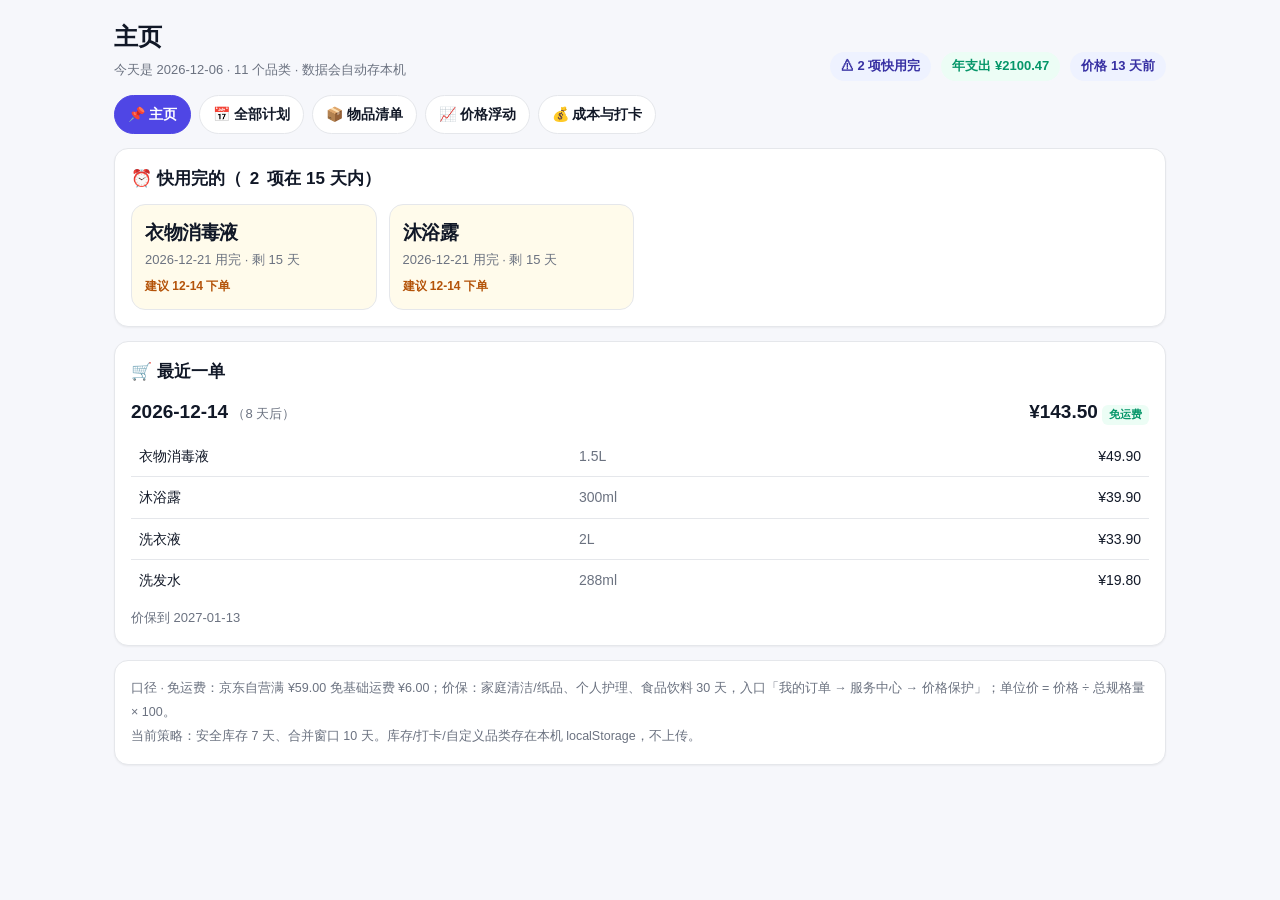
==== commit db05af3c: "Add files via upload" ====
--- a/index.html
+++ b/index.html
@@ -1,36 +1,37 @@
-<!doctype html>
-<html lang="zh-CN">
-<head>
-<meta charset="utf-8">
-<meta name="viewport" content="width=device-width,initial-scale=1">
-<title>主页 · 宿舍补给计划</title>
-<link rel="stylesheet" href="style.css">
-</head>
-<body data-page="index">
-<div class="wrap">
-  <div class="row" style="justify-content:space-between;align-items:flex-end">
-    <div>
-      <h1>主页</h1>
-      <div class="sub" id="sub"></div>
-    </div>
-    <div class="row" id="head-chips"></div>
-  </div>
-  <nav class="nav"><a class="navbtn on" href="index.html">📌 主页</a><a class="navbtn" href="plan.html">📅 全部计划</a><a class="navbtn" href="items.html">📦 物品清单</a><a class="navbtn" href="price.html">📈 价格浮动</a><a class="navbtn" href="cost.html">💰 成本与打卡</a></nav>
-  
-  <div class="card">
-    <h2>⏰ 快用完的（<span id="alert-n">0</span> 项在 15 天内）</h2>
-    <div class="grid g4" id="alerts"></div>
-    <div class="sub" id="alert-empty" style="display:none">15 天内没有会用完的东西，安心。</div>
-  </div>
-  <div class="card">
-    <h2>🛒 最近一单</h2>
-    <div id="next"></div>
-  </div>
-  <div class="card foot" id="foot"></div>
-
-</div>
-<div class="toast" id="toast"></div>
-<script src="data.js"></script>
-<script src="app.js"></script>
-</body>
-</html>
+<!doctype html>
+<html lang="zh-CN">
+<head>
+<meta charset="utf-8">
+<meta name="viewport" content="width=device-width,initial-scale=1">
+<meta name="color-scheme" content="light dark">
+<title>主页 · 宿舍补给计划</title>
+<link rel="stylesheet" href="style.css">
+</head>
+<body data-page="index">
+<div class="wrap">
+  <div class="row" style="justify-content:space-between;align-items:flex-end">
+    <div>
+      <h1>主页</h1>
+      <div class="sub" id="sub"></div>
+    </div>
+    <div class="row" id="head-chips"></div>
+  </div>
+  <nav class="nav"><a class="navbtn on" href="index.html">📌 主页</a><a class="navbtn" href="plan.html">📅 全部计划</a><a class="navbtn" href="items.html">📦 物品清单</a><a class="navbtn" href="price.html">📈 价格浮动</a><a class="navbtn" href="cost.html">💰 成本与打卡</a></nav>
+  
+  <div class="card">
+    <h2>⏰ 快用完的（<span id="alert-n">0</span> 项在 15 天内）</h2>
+    <div class="grid g4" id="alerts"></div>
+    <div class="sub" id="alert-empty" style="display:none">15 天内没有会用完的东西，安心。</div>
+  </div>
+  <div class="card">
+    <h2>🛒 最近一单</h2>
+    <div id="next"></div>
+  </div>
+  <div class="card foot" id="foot"></div>
+
+</div>
+<div class="toast" id="toast"></div>
+<script src="data.js"></script>
+<script src="app.js"></script>
+</body>
+</html>
--- a/style.css
+++ b/style.css
@@ -1,77 +1,116 @@
-:root{
-  --c:#4f46e5; --c2:#eef2ff; --ink:#111827; --muted:#6b7280; --line:#e5e7eb;
-  --bg:#f6f7fb; --card:#fff; --ok:#059669; --okbg:#ecfdf5;
-  --warn:#d97706; --warnbg:#fffbeb; --bad:#dc2626; --badbg:#fef2f2;
-  --r:14px;
-}
-*{box-sizing:border-box}
-html{-webkit-text-size-adjust:100%}
-body{margin:0;background:var(--bg);color:var(--ink);
-  font:15px/1.6 -apple-system,BlinkMacSystemFont,"Segoe UI","PingFang SC","Microsoft YaHei",sans-serif}
-.wrap{max-width:1080px;margin:0 auto;padding:18px 14px 60px}
-h1{font-size:24px;margin:0 0 4px;letter-spacing:-.02em}
-h2{font-size:17px;margin:0 0 12px;display:flex;align-items:center;gap:8px;flex-wrap:wrap}
-.sub{color:var(--muted);font-size:13px}
-.card{background:var(--card);border:1px solid var(--line);border-radius:var(--r);
-  padding:16px;margin:14px 0;box-shadow:0 1px 2px rgba(16,24,40,.04)}
-.row{display:flex;gap:10px;flex-wrap:wrap;align-items:center}
-.chip{display:inline-flex;align-items:center;gap:6px;background:var(--c2);color:#3730a3;
-  border-radius:999px;padding:4px 11px;font-size:13px;font-weight:600;white-space:nowrap}
-.chip.g{background:var(--okbg);color:var(--ok)}
-.chip.w{background:var(--warnbg);color:var(--warn)}
-.grid{display:grid;gap:12px}
-.g4{grid-template-columns:repeat(4,1fr)}
-.g3{grid-template-columns:repeat(3,1fr)}
-.g2{grid-template-columns:repeat(2,1fr)}
-@media(max-width:760px){.g4{grid-template-columns:repeat(2,1fr)}.g3,.g2{grid-template-columns:1fr}}
-.alarm{border:1px solid #fde68a;background:linear-gradient(180deg,#fffbeb,#fff);border-radius:var(--r);padding:13px}
-.alarm .d{font-size:19px;font-weight:800;letter-spacing:-.02em}
-.alarm .n{font-size:13px;color:var(--muted);margin-top:2px}
-.alarm .left{font-size:12px;font-weight:700;color:var(--warn);margin-top:6px}
-table{width:100%;border-collapse:collapse;font-size:14px}
-th,td{padding:9px 8px;border-bottom:1px solid var(--line);text-align:left;vertical-align:middle}
-th{font-size:12px;color:var(--muted);font-weight:600;white-space:nowrap}
-tr:last-child td{border-bottom:none}
-td.num,th.num{text-align:right;white-space:nowrap}
-.scroll{overflow-x:auto;-webkit-overflow-scrolling:touch}
-input[type=number],input[type=text]{padding:5px 7px;border:1px solid var(--line);border-radius:8px;
-  font:inherit;font-size:14px;background:#fff;color:var(--ink);width:100%}
-input[type=number]{width:76px}
-input[type=number]:focus,input[type=text]:focus{outline:2px solid #c7d2fe;border-color:var(--c)}
-select{padding:5px 7px;border:1px solid var(--line);border-radius:8px;font:inherit;background:#fff}
-button{font:inherit;border-radius:9px;border:1px solid var(--line);background:#fff;
-  color:var(--ink);padding:6px 12px;cursor:pointer}
-button.on{background:var(--c);border-color:var(--c);color:#fff}
-button.ghost{background:transparent}
-.muted{color:var(--muted)}
-.tag{font-size:11px;padding:1px 7px;border-radius:6px;background:#f3f4f6;color:#4b5563;
-  font-weight:600;display:inline-block}
-.tag.ok{background:var(--okbg);color:var(--ok)}
-.tag.bad{background:var(--badbg);color:var(--bad)}
-.tag.warn{background:var(--warnbg);color:var(--warn)}
-svg{display:block;max-width:100%}
-.hbar{height:6px;border-radius:999px;background:#eef2ff;overflow:hidden}
-.hbar>i{display:block;height:100%;background:var(--c);border-radius:999px}
-details summary{cursor:pointer;font-weight:600;list-style:none}
-details summary::-webkit-details-marker{display:none}
-details summary:after{content:"▾";margin-left:8px;color:var(--muted)}
-details[open] summary:after{content:"▴"}
-.foot{color:var(--muted);font-size:12.5px;line-height:1.9}
-.nav{display:flex;gap:8px;flex-wrap:wrap;margin:14px 0 4px}
-.navbtn{display:inline-flex;align-items:center;gap:5px;padding:7px 13px;border-radius:999px;
-  border:1px solid var(--line);background:#fff;color:var(--ink);text-decoration:none;
-  font-size:14px;font-weight:600;white-space:nowrap}
-.navbtn:hover{border-color:#c7d2fe}
-.navbtn.on{background:var(--c);border-color:var(--c);color:#fff}
-.sheet{position:fixed;inset:0;background:rgba(17,24,39,.45);display:flex;align-items:center;
-  justify-content:center;padding:16px;z-index:50}
-.sheet[hidden]{display:none}
-.sheet-box{background:#fff;border-radius:16px;padding:18px;width:100%;max-width:420px;
-  box-shadow:0 20px 50px rgba(16,24,40,.25)}
-.toast{position:fixed;left:50%;bottom:22px;transform:translateX(-50%);background:#111827;color:#fff;
-  padding:9px 16px;border-radius:999px;font-size:13.5px;opacity:0;transition:.25s;
-  z-index:60;pointer-events:none;white-space:nowrap}
-.toast.on{opacity:1}
-.logline{display:flex;justify-content:space-between;gap:8px;padding:6px 0;
-  border-bottom:1px dashed var(--line);font-size:13.5px}
-.logline:last-child{border-bottom:none}
+:root{
+  color-scheme: light dark;
+  --c:#4f46e5; --c2:#eef2ff; --ink:#111827; --muted:#6b7280; --line:#e5e7eb;
+  --bg:#f6f7fb; --card:#ffffff; --soft:#f9fafb;
+  --ok:#059669; --okbg:#ecfdf5; --warn:#b45309; --warnbg:#fffbeb;
+  --bad:#dc2626; --badbg:#fef2f2;
+  --hl:rgba(245,158,11,.14); --hlb:#f59e0b;
+  --chip-tx:#3730a3; --tag-bg:#f3f4f6; --tag-tx:#4b5563;
+  --r:14px;
+}
+@media (prefers-color-scheme: dark){
+  :root{
+    --ink:#e6e9ef; --muted:#93a1b5; --line:#25303e; --bg:#0d1219; --card:#141b25; --soft:#1a2230;
+    --c:#818cf8; --c2:rgba(129,140,248,.18);
+    --ok:#34d399; --okbg:rgba(52,211,153,.14); --warn:#fbbf24; --warnbg:rgba(251,191,36,.14);
+    --bad:#f87171; --badbg:rgba(248,113,113,.14);
+    --hl:rgba(245,158,11,.20); --hlb:#f59e0b;
+    --chip-tx:#c7d2fe; --tag-bg:rgba(148,163,184,.18); --tag-tx:#cbd5e1;
+  }
+}
+*{box-sizing:border-box}
+html{-webkit-text-size-adjust:100%}
+body{margin:0;background:var(--bg);color:var(--ink);
+  font:15px/1.6 -apple-system,BlinkMacSystemFont,"Segoe UI","PingFang SC","Microsoft YaHei",sans-serif}
+.wrap{max-width:1080px;margin:0 auto;padding:18px 14px 60px}
+h1{font-size:24px;margin:0 0 4px;letter-spacing:-.02em}
+h2{font-size:17px;margin:0 0 12px;display:flex;align-items:center;gap:8px;flex-wrap:wrap}
+.sub{color:var(--muted);font-size:13px}
+.card{background:var(--card);border:1px solid var(--line);border-radius:var(--r);
+  padding:16px;margin:14px 0;box-shadow:0 1px 2px rgba(0,0,0,.05)}
+.row{display:flex;gap:10px;flex-wrap:wrap;align-items:center}
+.chip{display:inline-flex;align-items:center;gap:6px;background:var(--c2);color:var(--chip-tx);
+  border-radius:999px;padding:4px 11px;font-size:13px;font-weight:600;white-space:nowrap}
+.chip.g{background:var(--okbg);color:var(--ok)}
+.chip.w{background:var(--warnbg);color:var(--warn)}
+.grid{display:grid;gap:12px}
+.g4{grid-template-columns:repeat(4,1fr)}
+.g3{grid-template-columns:repeat(3,1fr)}
+.g2{grid-template-columns:repeat(2,1fr)}
+@media(max-width:760px){.g4{grid-template-columns:repeat(2,1fr)}.g3,.g2{grid-template-columns:1fr}}
+.alarm{border:1px solid var(--line);background:var(--warnbg);border-radius:var(--r);padding:13px}
+.alarm .d{font-size:19px;font-weight:800;letter-spacing:-.02em}
+.alarm .n{font-size:13px;color:var(--muted);margin-top:2px}
+.alarm .left{font-size:12px;font-weight:700;color:var(--warn);margin-top:6px}
+table{width:100%;border-collapse:collapse;font-size:14px}
+th,td{padding:9px 8px;border-bottom:1px solid var(--line);text-align:left;vertical-align:middle}
+th{font-size:12px;color:var(--muted);font-weight:600;white-space:nowrap}
+tr:last-child td{border-bottom:none}
+td.num,th.num{text-align:right;white-space:nowrap}
+.scroll{overflow-x:auto;-webkit-overflow-scrolling:touch}
+input[type=number],input[type=text]{padding:5px 7px;border:1px solid var(--line);border-radius:8px;
+  font:inherit;font-size:14px;background:var(--card);color:var(--ink);width:100%}
+input[type=number]{width:76px}
+input[type=number]:focus,input[type=text]:focus{outline:2px solid var(--c2);border-color:var(--c)}
+select{padding:5px 7px;border:1px solid var(--line);border-radius:8px;font:inherit;
+  background:var(--card);color:var(--ink)}
+button{font:inherit;border-radius:9px;border:1px solid var(--line);background:var(--card);
+  color:var(--ink);padding:6px 12px;cursor:pointer}
+button.on{background:var(--c);border-color:var(--c);color:#fff}
+button.ghost{background:transparent}
+.muted{color:var(--muted)}
+.tag{font-size:11px;padding:1px 7px;border-radius:6px;background:var(--tag-bg);color:var(--tag-tx);
+  font-weight:600;display:inline-block}
+.tag.ok{background:var(--okbg);color:var(--ok)}
+.tag.bad{background:var(--badbg);color:var(--bad)}
+.tag.warn{background:var(--warnbg);color:var(--warn)}
+svg{display:block;max-width:100%}
+.hbar{height:6px;border-radius:999px;background:var(--c2);overflow:hidden}
+.hbar>i{display:block;height:100%;background:var(--c);border-radius:999px}
+details summary{cursor:pointer;font-weight:600;list-style:none}
+details summary::-webkit-details-marker{display:none}
+details summary:after{content:"▾";margin-left:8px;color:var(--muted)}
+details[open] summary:after{content:"▴"}
+.foot{color:var(--muted);font-size:12.5px;line-height:1.9}
+.nav{display:flex;gap:8px;flex-wrap:wrap;margin:14px 0 4px}
+.navbtn{display:inline-flex;align-items:center;gap:5px;padding:7px 13px;border-radius:999px;
+  border:1px solid var(--line);background:var(--card);color:var(--ink);text-decoration:none;
+  font-size:14px;font-weight:600;white-space:nowrap}
+.navbtn.on{background:var(--c);border-color:var(--c);color:#fff}
+.sheet{position:fixed;inset:0;background:rgba(0,0,0,.55);display:flex;align-items:center;
+  justify-content:center;padding:16px;z-index:50}
+.sheet[hidden]{display:none}
+.sheet-box{background:var(--card);border:1px solid var(--line);border-radius:16px;padding:18px;
+  width:100%;max-width:420px;box-shadow:0 20px 50px rgba(0,0,0,.45)}
+.toast{position:fixed;left:50%;bottom:22px;transform:translateX(-50%);background:var(--ink);
+  color:var(--card);padding:9px 16px;border-radius:999px;font-size:13.5px;opacity:0;
+  transition:.25s;z-index:60;pointer-events:none;white-space:nowrap}
+.toast.on{opacity:1}
+.logline{display:flex;justify-content:space-between;gap:8px;padding:6px 0;
+  border-bottom:1px dashed var(--line);font-size:13.5px}
+.logline:last-child{border-bottom:none}
+
+/* 规格对比表 */
+table.cmp{font-size:13px;margin-top:8px}
+table.cmp th,table.cmp td{padding:6px 6px;border-bottom:1px solid var(--line)}
+table.cmp th{font-size:11px;color:var(--muted);font-weight:600;white-space:nowrap}
+table.cmp tr.grp td{background:var(--soft);font-weight:700;font-size:12.5px;color:var(--ink)}
+/* 本组最优：浅黄底 + 左侧橙色竖条（暗色下同样可辨） */
+table.cmp tr.bestrow td{background:var(--hl)}
+table.cmp tr.bestrow td:first-child{border-left:3px solid var(--hlb);padding-left:6px}
+table.cmp tr:last-child td{border-bottom:none}
+
+/* 分类徽章：半透明底 + 分模式文字色，浅色/暗色都能区分 */
+.cls{display:inline-block;padding:1px 9px;border:1px solid rgba(148,163,184,.55);
+  border-radius:999px;font-size:11.5px;font-weight:700;margin-right:7px;
+  background:rgba(148,163,184,.16);color:var(--tag-tx)}
+.cls[data-c="3层"]{background:rgba(99,102,241,.16);border-color:rgba(99,102,241,.60);color:#4338ca}
+.cls[data-c="4层"]{background:rgba(14,165,233,.16);border-color:rgba(14,165,233,.60);color:#075985}
+.cls[data-c="瓶装"]{background:rgba(34,197,94,.16);border-color:rgba(34,197,94,.60);color:#166534}
+.cls[data-c="袋装"]{background:rgba(236,72,153,.16);border-color:rgba(236,72,153,.60);color:#9d174d}
+@media (prefers-color-scheme: dark){
+  .cls[data-c="3层"]{color:#a5b4fc}
+  .cls[data-c="4层"]{color:#7dd3fc}
+  .cls[data-c="瓶装"]{color:#86efac}
+  .cls[data-c="袋装"]{color:#f9a8d4}
+}
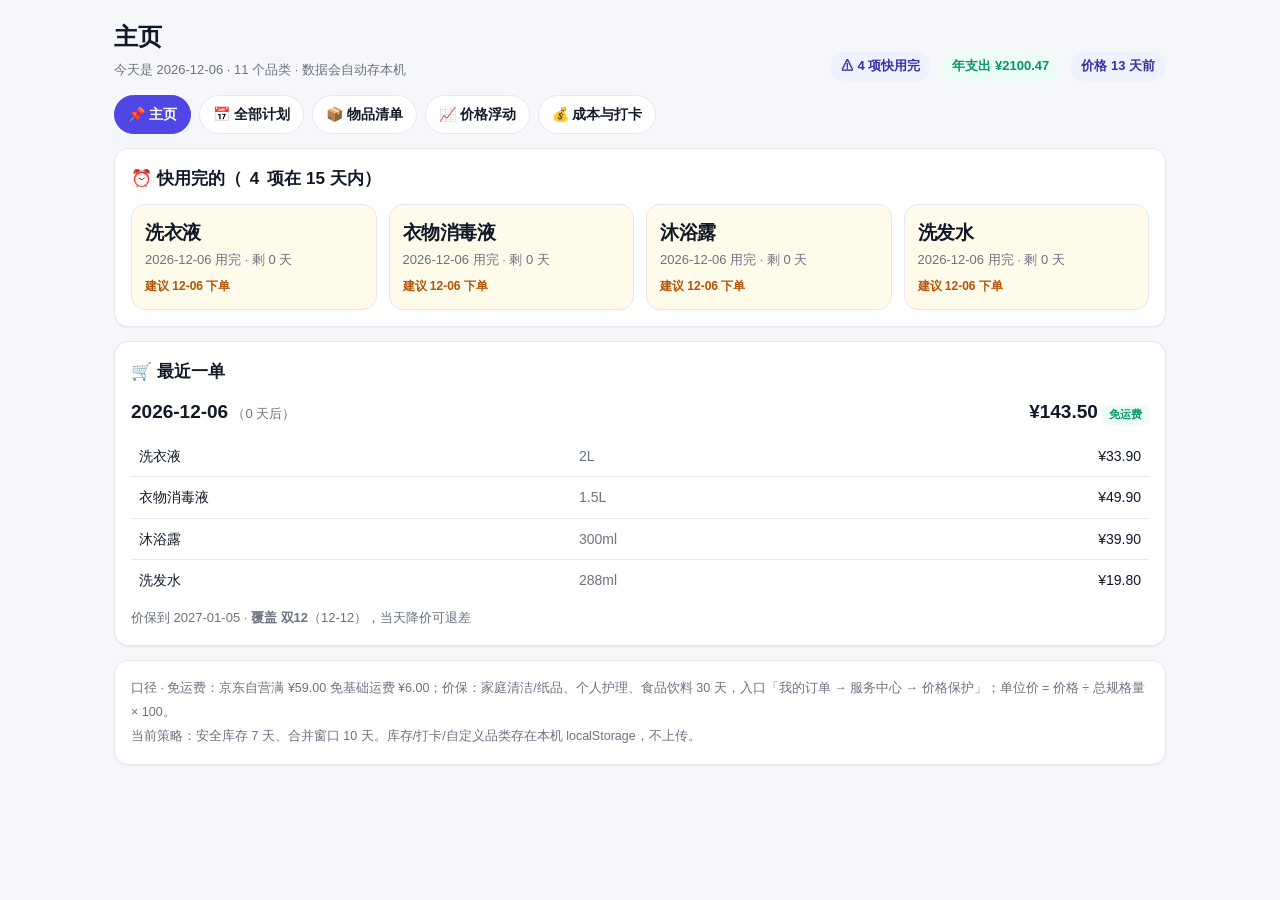
==== commit 90736814: "Add files via upload" ====
--- a/index.html
+++ b/index.html
@@ -5,7 +5,7 @@
 <meta name="viewport" content="width=device-width,initial-scale=1">
 <meta name="color-scheme" content="light dark">
 <title>主页 · 宿舍补给计划</title>
-<link rel="stylesheet" href="style.css">
+<link rel="stylesheet" href="style.css?v=17e56bd8">
 </head>
 <body data-page="index">
 <div class="wrap">
@@ -31,7 +31,7 @@
 
 </div>
 <div class="toast" id="toast"></div>
-<script src="data.js"></script>
-<script src="app.js"></script>
+<script src="data.js?v=17e56bd8"></script>
+<script src="app.js?v=17e56bd8"></script>
 </body>
 </html>
--- a/style.css
+++ b/style.css
@@ -114,3 +114,17 @@
   .cls[data-c="瓶装"]{color:#86efac}
   .cls[data-c="袋装"]{color:#f9a8d4}
 }
+
+/* 上次核算的「新鲜度」配色：底半透明，浅色/暗色都能显示 */
+td.age1{background:rgba(14,165,233,.16);color:#075985;font-weight:700}
+td.age2{background:rgba(34,197,94,.16);color:#166534;font-weight:700}
+td.age3{background:rgba(234,179,8,.18);color:#854d0e;font-weight:700}
+td.age4{background:rgba(249,115,22,.18);color:#9a3412;font-weight:700}
+td.age5{background:rgba(239,68,68,.18);color:#991b1b;font-weight:700}
+@media (prefers-color-scheme: dark){
+  td.age1{color:#7dd3fc}
+  td.age2{color:#86efac}
+  td.age3{color:#fde047}
+  td.age4{color:#fdba74}
+  td.age5{color:#fca5a5}
+}
